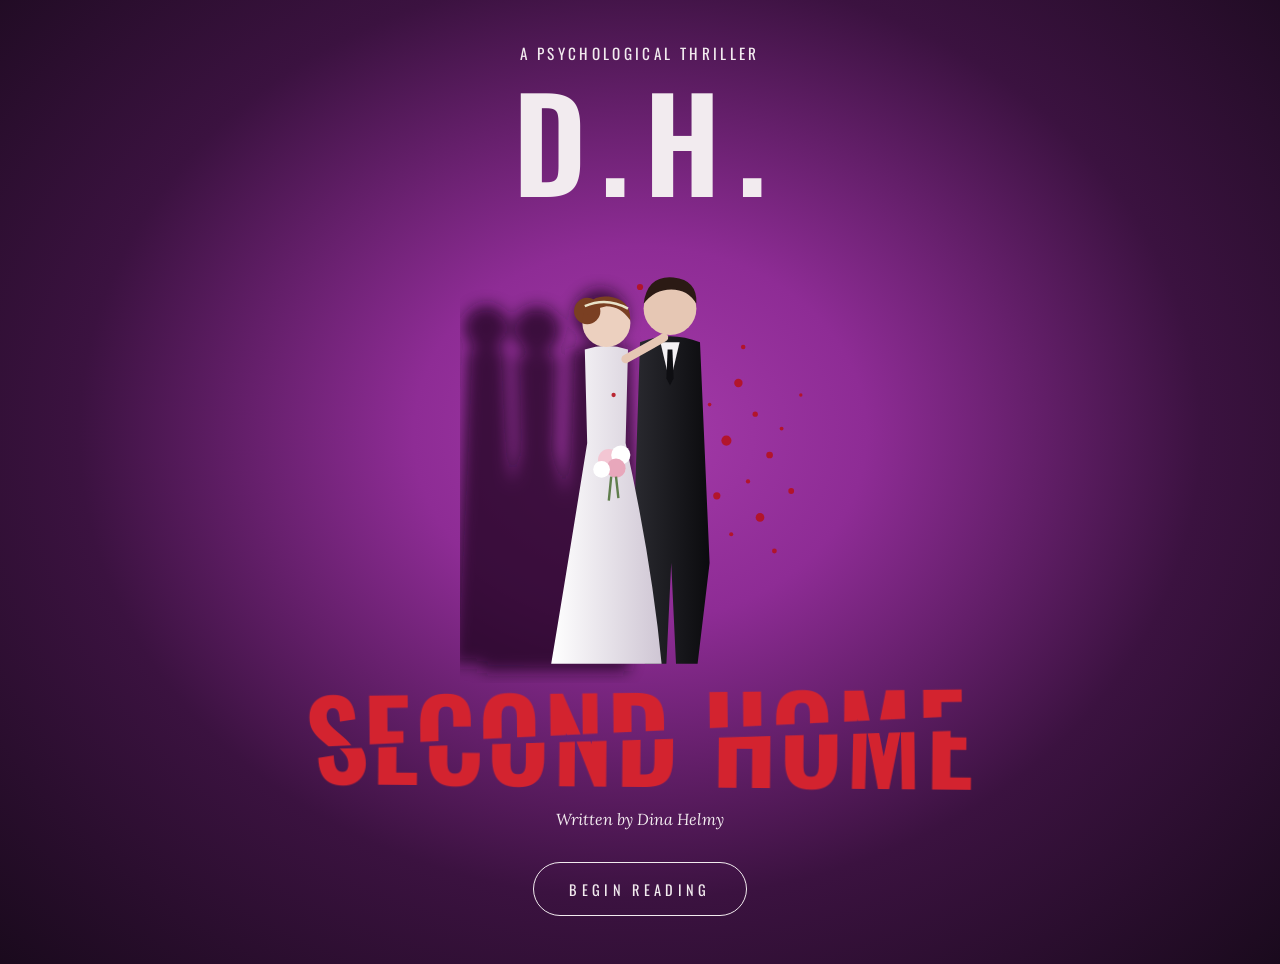
==== book/index.html @ 984e2126 "Add Second Home pilot: animated cover and Chapter One Scrolling web book with SVG cake-topper cover," ====
<!doctype html>
<html lang="en">
<head>
<meta charset="utf-8">
<meta name="viewport" content="width=device-width, initial-scale=1">
<title>Second Home — D.H.</title>
<meta name="description" content="Second Home, a psychological thriller by D.H. (Dina Helmy).">
<link rel="preconnect" href="https://fonts.googleapis.com">
<link rel="stylesheet" href="https://fonts.googleapis.com/css2?family=Lora:ital,wght@0,400;0,600;1,400&family=Oswald:wght@400;600&display=swap">
<link rel="stylesheet" href="style.css">
<style>
  .cover {
    min-height: 100vh;
    display: flex;
    flex-direction: column;
    align-items: center;
    justify-content: space-between;
    text-align: center;
    padding: 2.5rem 16px 3rem;
    background:
      radial-gradient(ellipse at 50% 45%, #a43aa9 0%, var(--violet) 25%, var(--plum) 62%, var(--night) 100%);
    overflow: hidden;
    position: relative;
  }
  .kicker {
    font-family: var(--display);
    font-size: clamp(0.75rem, 2.6vw, 0.95rem);
    letter-spacing: 0.22em;
    text-transform: uppercase;
    margin: 0;
    color: var(--paper);
    opacity: 0;
    animation: fade 1.4s ease 0.2s forwards;
  }
  .author {
    font-family: var(--display);
    font-weight: 600;
    font-size: clamp(4rem, 22vw, 8rem);
    line-height: 1;
    letter-spacing: 0.12em;
    margin: 0.5rem 0 0;
    padding-left: 0.12em;
    color: var(--paper);
    opacity: 0;
    animation: fade 1.6s ease 0.5s forwards;
  }
  .art { width: min(360px, 88vw); margin: 0 auto; }
  .title {
    position: relative;
    font-family: var(--display);
    font-weight: 600;
    font-size: clamp(3.4rem, 17vw, 6.8rem);
    line-height: 0.95;
    margin: 0;
    color: transparent;
    letter-spacing: 0.03em;
  }
  .title::before, .title::after {
    content: attr(data-text);
    position: absolute;
    inset: 0;
    color: var(--blood);
  }
  /* The title cracks along a diagonal line */
  .title::before {
    clip-path: polygon(0 0, 100% 0, 100% 38%, 0 62%);
    animation: crack-top 0.5s cubic-bezier(.3,1.6,.5,1) 3.2s forwards;
  }
  .title::after {
    clip-path: polygon(0 64%, 100% 40%, 100% 100%, 0 100%);
    animation: crack-bottom 0.5s cubic-bezier(.3,1.6,.5,1) 3.2s forwards;
  }
  @keyframes crack-top    { to { transform: translate(-4px, -3px) rotate(-0.6deg); } }
  @keyframes crack-bottom { to { transform: translate(5px, 3px) rotate(0.5deg); } }
  .title-wrap { opacity: 0; animation: fade 1s ease 2.4s forwards; }
  .byline {
    margin: 1.2rem 0 0;
    font-style: italic;
    color: var(--paper);
  }
  .begin {
    display: inline-block;
    margin-top: 1.8rem;
    padding: 0.85rem 2.2rem;
    border: 1px solid var(--paper);
    border-radius: 999px;
    font-family: var(--display);
    letter-spacing: 0.3em;
    text-transform: uppercase;
    text-decoration: none;
    font-size: 0.9rem;
    transition: background 0.3s, color 0.3s;
  }
  .begin:hover, .begin:focus-visible { background: var(--paper); color: var(--night); }

  /* Art motion */
  .shadow-couple { animation: sway 6s ease-in-out infinite alternate; transform-origin: 140px 390px; }
  @keyframes sway { to { transform: skewX(-8deg) translateX(-10px); } }
  .shadow-third { opacity: 0; animation: arrive 3s ease 4.2s forwards; }
  @keyframes arrive { from { opacity: 0; transform: translateX(-40px); } to { opacity: 1; transform: none; } }
  .drop { opacity: 0; transform-box: fill-box; transform-origin: center; animation: splat 0.35s ease-out forwards; }
  @keyframes splat { 0% { opacity: 0; transform: scale(2.4); } 100% { opacity: 0.9; transform: scale(1); } }
  .topper { animation: fade 1.8s ease 1s both; }
  @keyframes fade { from { opacity: 0; } to { opacity: 1; } }

  @media (prefers-reduced-motion: reduce) {
    .kicker, .author, .title-wrap, .shadow-third, .drop, .topper { opacity: 1; }
    .drop { opacity: 0.9; }
  }
</style>
</head>
<body>
<main class="cover">
  <header>
    <p class="kicker">A psychological thriller</p>
    <p class="author" aria-label="D.H.">D.H.</p>
  </header>

  <div class="art" aria-hidden="true">
    <svg viewBox="0 0 300 400" role="img">
      <defs>
        <filter id="blur"><feGaussianBlur stdDeviation="6"/></filter>
        <linearGradient id="gown" x1="0" x2="1">
          <stop offset="0" stop-color="#ffffff"/>
          <stop offset="1" stop-color="#cfc6d4"/>
        </linearGradient>
        <linearGradient id="suit" x1="0" x2="1">
          <stop offset="0" stop-color="#2a2a30"/>
          <stop offset="1" stop-color="#0b0b0e"/>
        </linearGradient>
      </defs>

      <!-- The shadow on the wall: it sways, and then someone else is in it -->
      <g filter="url(#blur)" fill="#120615" opacity="0.7">
        <g class="shadow-couple" transform="translate(-58 6)">
          <circle cx="122" cy="100" r="20"/>
          <path d="M104 122 Q122 116 140 122 L138 200 Q160 300 168 384 L76 384 Q90 300 106 200 Z"/>
          <circle cx="175" cy="88" r="22"/>
          <path d="M150 116 Q175 106 200 116 L208 300 L198 384 L152 384 L144 300 Z"/>
        </g>
        <g class="shadow-third">
          <circle cx="22" cy="104" r="19"/>
          <path d="M6 124 Q22 118 38 124 L42 220 Q50 300 54 384 L-6 384 Q-2 300 2 220 Z"/>
        </g>
      </g>

      <!-- The cake topper -->
      <g class="topper">
        <!-- groom -->
        <path d="M150 116 Q175 106 200 116 L208 300 L198 384 L180 384 L176 300 L172 384 L154 384 L144 300 Z" fill="url(#suit)"/>
        <path d="M167 116 L175 150 L183 116 Z" fill="#f4f1f4"/>
        <path d="M173 122 L177 122 L178 146 L175 152 L172 146 Z" fill="#0e0e12"/>
        <circle cx="175" cy="88" r="22" fill="#e6c7b4"/>
        <path d="M153 84 Q156 60 178 62 Q198 64 197 84 Q190 72 176 72 Q162 72 153 84 Z" fill="#2b1a14"/>
        <!-- bride -->
        <path d="M104 122 Q122 116 140 122 L138 200 Q160 300 168 384 L76 384 Q90 300 106 200 Z" fill="url(#gown)"/>
        <path d="M138 130 Q160 118 170 112" stroke="#e6c7b4" stroke-width="7" stroke-linecap="round" fill="none"/>
        <circle cx="122" cy="100" r="20" fill="#ecd0bf"/>
        <circle cx="106" cy="90" r="11" fill="#7a3f22"/>
        <path d="M102 98 Q104 76 124 78 Q142 80 142 98 Q134 86 122 86 Q110 88 102 98 Z" fill="#7a3f22"/>
        <path d="M104 86 Q122 78 140 88" stroke="#e9e3c9" stroke-width="2" fill="none"/>
        <g>
          <circle cx="124" cy="214" r="9" fill="#f3c6d3"/>
          <circle cx="134" cy="210" r="8" fill="#ffffff"/>
          <circle cx="130" cy="221" r="8" fill="#e8a7bb"/>
          <circle cx="118" cy="222" r="7" fill="#ffffff"/>
          <path d="M126 228 L124 248 M130 228 L132 246" stroke="#5f7d4c" stroke-width="2"/>
        </g>
      </g>

      <!-- Blood, drop by drop -->
      <g fill="#b5121f">
        <circle class="drop" cx="232" cy="150" r="3.5" style="animation-delay:1.8s"/>
        <circle class="drop" cx="246" cy="176" r="2.2" style="animation-delay:1.95s"/>
        <circle class="drop" cx="222" cy="198" r="4.2" style="animation-delay:2.1s"/>
        <circle class="drop" cx="258" cy="210" r="2.8" style="animation-delay:2.2s"/>
        <circle class="drop" cx="240" cy="232" r="1.8" style="animation-delay:2.3s"/>
        <circle class="drop" cx="268" cy="188" r="1.6" style="animation-delay:2.35s"/>
        <circle class="drop" cx="214" cy="244" r="3" style="animation-delay:2.45s"/>
        <circle class="drop" cx="276" cy="240" r="2.4" style="animation-delay:2.55s"/>
        <circle class="drop" cx="250" cy="262" r="3.6" style="animation-delay:2.6s"/>
        <circle class="drop" cx="226" cy="276" r="1.7" style="animation-delay:2.7s"/>
        <circle class="drop" cx="262" cy="290" r="2" style="animation-delay:2.75s"/>
        <circle class="drop" cx="208" cy="168" r="1.5" style="animation-delay:2.8s"/>
        <circle class="drop" cx="150" cy="70" r="2.6" style="animation-delay:2.9s"/>
        <circle class="drop" cx="128" cy="160" r="1.8" style="animation-delay:3s"/>
        <circle class="drop" cx="284" cy="160" r="1.4" style="animation-delay:3.05s"/>
        <circle class="drop" cx="236" cy="120" r="1.9" style="animation-delay:3.1s"/>
      </g>
    </svg>
  </div>

  <footer>
    <div class="title-wrap">
      <h1 class="title" data-text="SECOND HOME">SECOND HOME</h1>
      <p class="byline">Written by Dina Helmy</p>
    </div>
    <a class="begin" href="chapter-1.html">Begin reading</a>
  </footer>
</main>
</body>
</html>
---- book/style.css ----
/* Second Home — shared look and motion */
:root {
  --night: #1a0a1d;
  --plum: #3b1240;
  --violet: #8e2c95;
  --blood: #d3232f;
  --blood-dark: #8f101b;
  --paper: #f2ebef;
  --muted: #b9a7bd;
  --screen: #0d0f14;
  --display: "Oswald", "Arial Narrow", Impact, sans-serif;
  --serif: "Lora", Georgia, "Times New Roman", serif;
}

* { box-sizing: border-box; }

html, body { margin: 0; }

body {
  background: var(--night);
  color: var(--paper);
  font-family: var(--serif);
  line-height: 1.75;
  overflow-x: hidden;
  -webkit-font-smoothing: antialiased;
}

a { color: inherit; }

svg { max-width: 100%; height: auto; display: block; }

/* ---------- Scroll reveal (hidden only when JS is running) ---------- */
html.js [data-reveal] {
  opacity: 0;
  transform: translateY(18px);
  transition: opacity 0.9s ease, transform 0.9s ease;
}
html.js [data-reveal].is-in { opacity: 1; transform: none; }

/* Lines that are lies: a one-time red/violet glitch */
[data-glitch] { display: inline; }
html.js .is-in [data-glitch],
html.js [data-glitch].is-in {
  animation: glitch 0.7s steps(2, end) 0.6s 2;
}
@keyframes glitch {
  0%   { text-shadow: 2px 0 var(--blood), -2px 0 var(--violet); transform: translateX(1px); }
  25%  { text-shadow: -3px 0 var(--blood), 3px 0 #2ce0e8; transform: translateX(-2px); filter: blur(0.4px); }
  50%  { text-shadow: 1px 0 var(--blood), -1px 0 var(--violet); transform: skewX(-6deg); }
  75%  { text-shadow: none; transform: translateX(2px); }
  100% { text-shadow: none; transform: none; filter: none; }
}

/* Clues: a faint shimmer that only sharp-eyed readers notice */
[data-clue] {
  background: linear-gradient(100deg, var(--paper) 0%, var(--paper) 42%, #ffd3d7 50%, var(--paper) 58%, var(--paper) 100%);
  background-size: 300% 100%;
  background-position: 100% 0;
  -webkit-background-clip: text;
  background-clip: text;
  color: transparent;
  animation: shimmer 7s ease-in-out infinite;
}
@keyframes shimmer {
  0%, 70% { background-position: 100% 0; }
  100%    { background-position: 0% 0; }
}

/* ---------- Reading layout ---------- */
.chapter-head {
  min-height: 92vh;
  display: grid;
  place-items: center;
  text-align: center;
  padding: 4rem 16px;
  background:
    radial-gradient(ellipse at 50% 35%, rgba(142, 44, 149, 0.45), transparent 60%),
    var(--night);
}
.chapter-head .num {
  font-family: var(--display);
  font-size: clamp(5rem, 28vw, 11rem);
  line-height: 1;
  color: var(--blood);
  letter-spacing: 0.04em;
  margin: 0;
}
.chapter-head .who {
  font-family: var(--display);
  letter-spacing: 0.5em;
  text-transform: uppercase;
  color: var(--muted);
  margin: 0.5rem 0 0;
  padding-left: 0.5em;
}
.chapter-head .scroll-hint {
  margin-top: 3rem;
  font-size: 0.85rem;
  color: var(--muted);
  letter-spacing: 0.2em;
  text-transform: uppercase;
  animation: bob 2.4s ease-in-out infinite;
}
@keyframes bob { 50% { transform: translateY(6px); opacity: 0.6; } }

article {
  max-width: 38rem;
  margin: 0 auto;
  padding: 2rem 16px 4rem;
  font-size: clamp(1.05rem, 2.6vw, 1.2rem);
}
article p { margin: 0 0 1.3em; }
article .beat {
  font-family: var(--display);
  font-size: clamp(1.6rem, 6vw, 2.2rem);
  line-height: 1.25;
  color: var(--paper);
  margin: 2.2em 0;
  letter-spacing: 0.02em;
}
article .break {
  text-align: center;
  color: var(--blood);
  letter-spacing: 1em;
  padding-left: 1em;
  margin: 3rem 0;
}

/* ---------- The phone ---------- */
.phone {
  width: min(280px, 82vw);
  margin: 3rem auto;
  padding: 14px 12px 22px;
  border-radius: 34px;
  background: #050507;
  border: 2px solid #2b2430;
  box-shadow: 0 30px 60px rgba(0, 0, 0, 0.6), 0 0 0 6px #120d14;
}
.phone .notch {
  width: 38%;
  height: 16px;
  margin: 0 auto 10px;
  border-radius: 0 0 12px 12px;
  background: #000;
}
.phone .screen {
  background: var(--screen);
  border-radius: 22px;
  padding: 14px 12px 18px;
  min-height: 300px;
  font-family: -apple-system, "Segoe UI", Roboto, sans-serif;
  font-size: 0.92rem;
  line-height: 1.4;
}
.phone .status {
  display: flex;
  justify-content: space-between;
  color: #9aa0ab;
  font-size: 0.75rem;
  margin-bottom: 14px;
}
.phone .contact {
  text-align: center;
  color: #e8e8ec;
  font-weight: 600;
  margin-bottom: 16px;
}
.phone .contact span {
  display: grid;
  place-items: center;
  width: 44px;
  height: 44px;
  margin: 0 auto 6px;
  border-radius: 50%;
  background: linear-gradient(135deg, #6c6f7a, #3a3c44);
  font-size: 1.1rem;
}
.bubble {
  background: #2a2c33;
  color: #f1f1f4;
  padding: 9px 13px;
  border-radius: 18px 18px 18px 6px;
  margin: 0 0 10px;
  max-width: 88%;
}
.bubble.photo {
  padding: 6px;
  background: #2a2c33;
}
.phone.buzz.is-in { animation: buzz 0.12s linear 0.4s 8; }
@keyframes buzz {
  0%, 100% { transform: translateX(0) rotate(0); }
  25% { transform: translateX(-3px) rotate(-1deg); }
  75% { transform: translateX(3px) rotate(1deg); }
}

/* Clock graphic */
.clock {
  font-family: var(--display);
  font-size: clamp(3.5rem, 18vw, 6rem);
  text-align: center;
  color: #46e07a;
  text-shadow: 0 0 18px rgba(70, 224, 122, 0.55);
  letter-spacing: 0.08em;
  margin: 2.5rem 0;
}
html.js .clock.is-in { animation: blink 1s steps(1) 1s 3; }
@keyframes blink { 50% { opacity: 0.15; } }

/* Ending: the last message lights up in the dark */
.ending {
  min-height: 90vh;
  display: grid;
  place-items: center;
  padding: 4rem 16px;
  background: #000;
}
.ending .lock {
  width: min(300px, 86vw);
  text-align: center;
  font-family: -apple-system, "Segoe UI", Roboto, sans-serif;
  color: #e9e9ee;
}
.ending .lock .time {
  font-size: 4rem;
  font-weight: 200;
  margin: 0;
}
.ending .notice {
  margin-top: 2rem;
  padding: 12px 14px;
  border-radius: 16px;
  background: rgba(255, 255, 255, 0.12);
  text-align: left;
  font-size: 0.95rem;
}
.ending .notice b { display: block; font-size: 0.8rem; color: #a7a7b0; font-weight: 500; }
html.js .ending .lock { opacity: 0; transition: opacity 2.5s ease 0.8s; }
html.js .ending.is-in .lock { opacity: 1; }
html.js .ending .notice { transform: translateY(-30px); opacity: 0; transition: all 0.6s cubic-bezier(.2,1.4,.4,1) 3.4s; }
html.js .ending.is-in .notice { transform: none; opacity: 1; }

.next {
  text-align: center;
  padding: 3rem 16px 5rem;
  background: #000;
  color: var(--muted);
  font-family: var(--display);
  letter-spacing: 0.25em;
  text-transform: uppercase;
  font-size: 0.85rem;
}
.next a { color: var(--blood); text-decoration: none; }

/* ---------- Everyone who asks for less motion gets none ---------- */
@media (prefers-reduced-motion: reduce) {
  *, *::before, *::after {
    animation: none !important;
    transition: none !important;
  }
  html.js [data-reveal],
  html.js .ending .lock,
  html.js .ending .notice { opacity: 1; transform: none; }
}
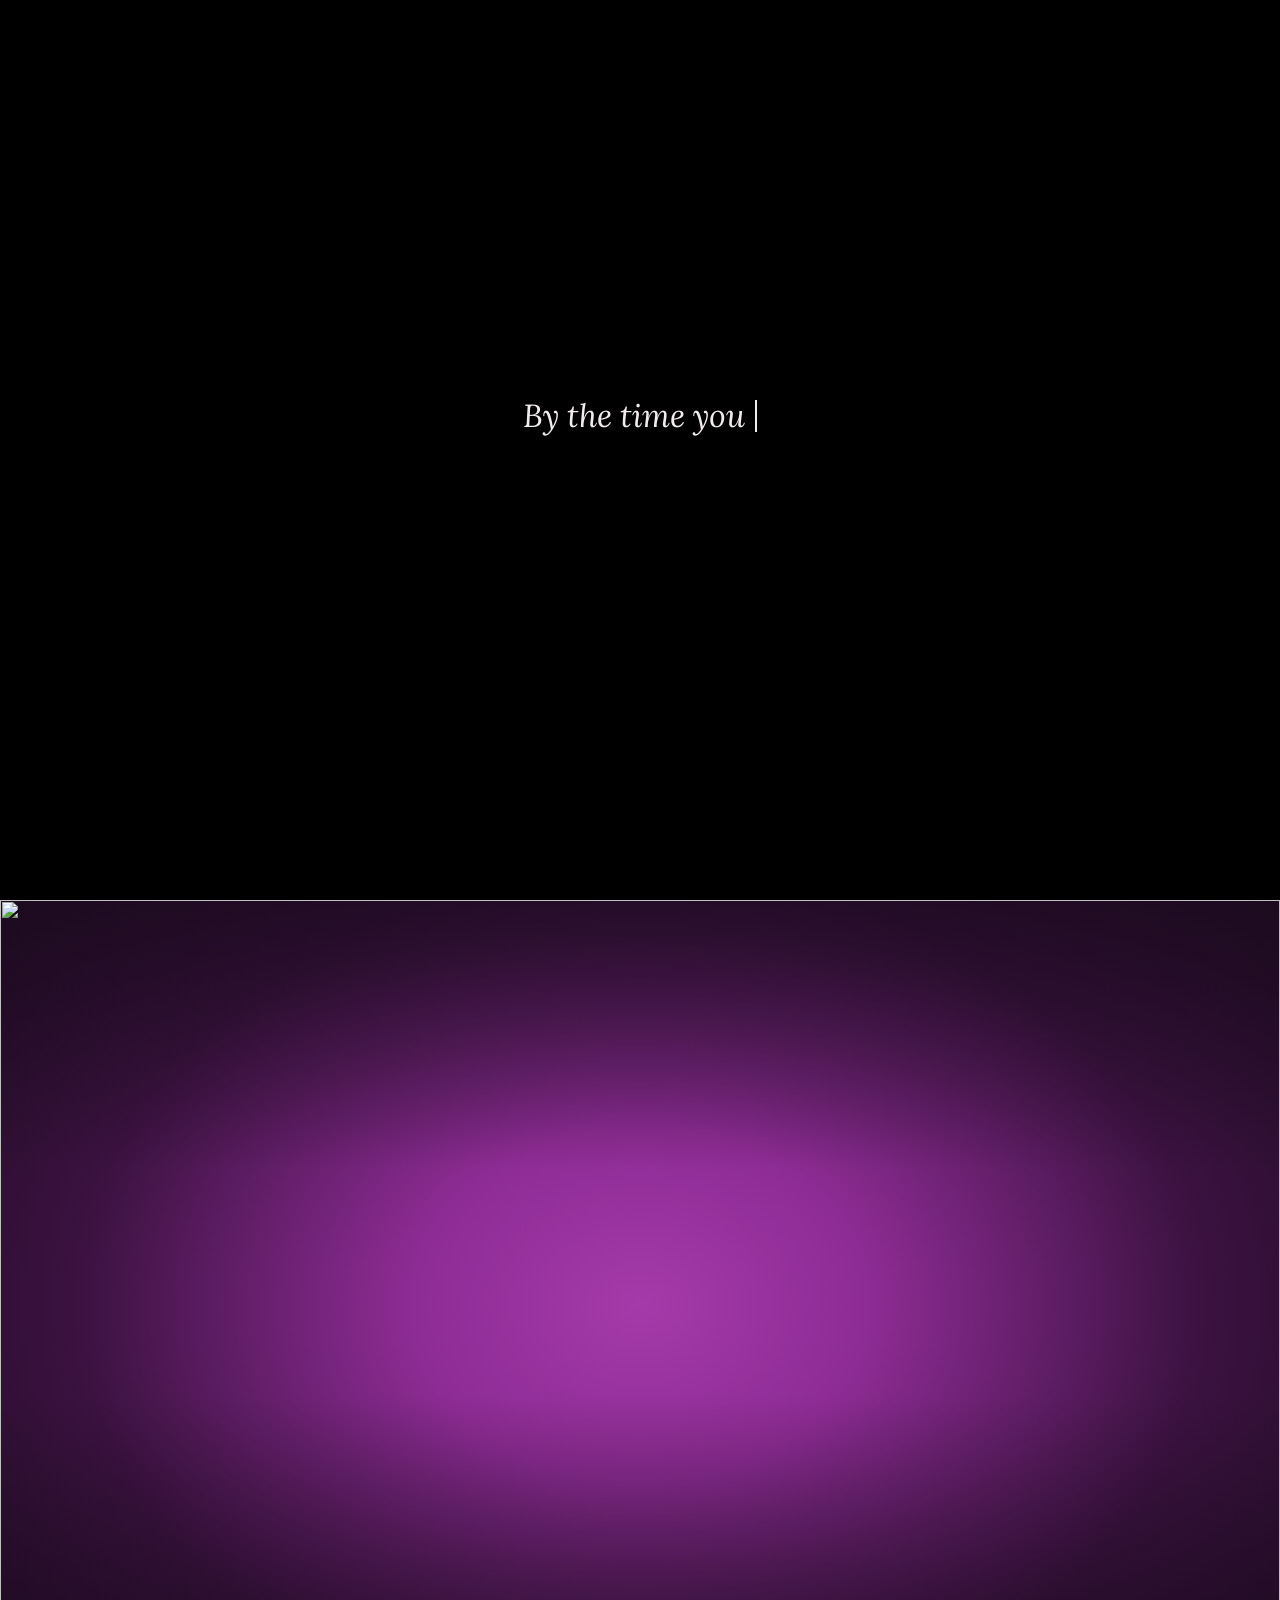
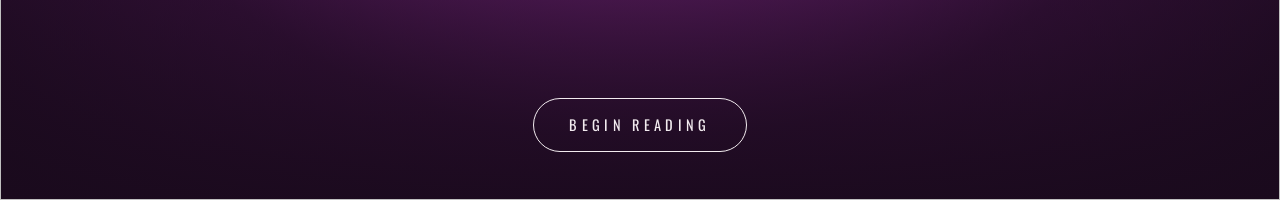
==== commit 48205749: "Rework pilot visuals: cold-open hook, photo cover, cinematic scenes Replace the hand-drawn SVG cover" ====
--- a/book/index.html
+++ b/book/index.html
@@ -44,7 +44,6 @@
     opacity: 0;
     animation: fade 1.6s ease 0.5s forwards;
   }
-  .art { width: min(360px, 88vw); margin: 0 auto; }
   .title {
     position: relative;
     font-family: var(--display);
@@ -91,104 +90,87 @@
     font-size: 0.9rem;
     transition: background 0.3s, color 0.3s;
   }
+  .cover-photo {
+    position: absolute;
+    inset: 0;
+    z-index: -1;
+    width: 100%;
+    height: 100%;
+    object-fit: cover;
+    opacity: 0;
+    animation: reveal-photo 3.5s ease 0.3s forwards, drift 24s ease-in-out 0.3s infinite alternate;
+  }
+  @keyframes reveal-photo { from { opacity: 0; filter: brightness(0.2); } to { opacity: 1; filter: none; } }
+  @keyframes drift { from { transform: scale(1.02); } to { transform: scale(1.1) translateY(-1.5%); } }
+  .cover { isolation: isolate; }
+  .cover::before {
+    content: "";
+    position: absolute;
+    inset: 0;
+    z-index: -1;
+    background: linear-gradient(to bottom, rgba(26,10,29,0.75) 0%, transparent 30%, transparent 55%, rgba(26,10,29,0.92) 100%);
+  }
+
+  /* Cold open: one line on black before the cover */
+  .coldopen {
+    min-height: 100vh;
+    display: grid;
+    place-items: center;
+    padding: 2rem 16px;
+    background: #000;
+    text-align: center;
+  }
+  .coldopen .line {
+    max-width: 30rem;
+    font-size: clamp(1.35rem, 5.4vw, 2rem);
+    line-height: 1.5;
+    font-style: italic;
+    margin: 0;
+  }
+  .coldopen .line .red { color: var(--blood); font-style: normal; font-family: var(--display); letter-spacing: 0.03em; }
+  .coldopen .down {
+    display: block;
+    margin-top: 3rem;
+    color: var(--muted);
+    font-family: var(--display);
+    letter-spacing: 0.3em;
+    font-size: 0.8rem;
+    text-transform: uppercase;
+    text-decoration: none;
+    animation: bob 2.4s ease-in-out infinite;
+  }
+  html.js .coldopen .down { opacity: 0; transition: opacity 1s; }
+  html.js .coldopen.done .down { opacity: 1; }
+  .caret { display: inline-block; width: 2px; height: 1em; background: var(--paper); vertical-align: -0.15em; margin-left: 2px; animation: blinkc 0.9s steps(1) infinite; }
+  @keyframes blinkc { 50% { opacity: 0; } }
+
   .begin:hover, .begin:focus-visible { background: var(--paper); color: var(--night); }
 
-  /* Art motion */
-  .shadow-couple { animation: sway 6s ease-in-out infinite alternate; transform-origin: 140px 390px; }
-  @keyframes sway { to { transform: skewX(-8deg) translateX(-10px); } }
-  .shadow-third { opacity: 0; animation: arrive 3s ease 4.2s forwards; }
-  @keyframes arrive { from { opacity: 0; transform: translateX(-40px); } to { opacity: 1; transform: none; } }
-  .drop { opacity: 0; transform-box: fill-box; transform-origin: center; animation: splat 0.35s ease-out forwards; }
-  @keyframes splat { 0% { opacity: 0; transform: scale(2.4); } 100% { opacity: 0.9; transform: scale(1); } }
-  .topper { animation: fade 1.8s ease 1s both; }
-  @keyframes fade { from { opacity: 0; } to { opacity: 1; } }
+  /* Without JS show the cover as a still; with JS hold the intro until the cover scrolls into view */
+  html:not(.js) .kicker, html:not(.js) .author, html:not(.js) .title-wrap, html:not(.js) .cover-photo { opacity: 1; animation: none; }
+  html.js .cover:not(.play) *, html.js .cover:not(.play) *::before, html.js .cover:not(.play) *::after { animation-play-state: paused; }
 
   @media (prefers-reduced-motion: reduce) {
-    .kicker, .author, .title-wrap, .shadow-third, .drop, .topper { opacity: 1; }
-    .drop { opacity: 0.9; }
+    .kicker, .author, .title-wrap, .cover-photo { opacity: 1; }
+    .coldopen .line { visibility: visible; }
   }
 </style>
 </head>
 <body>
-<main class="cover">
+<section class="coldopen">
+  <div>
+    <p class="line" id="hook">By the time you finish reading this, my husband will be dead. <span class="red">And everyone will believe I'm the one who loved him.</span></p>
+    <a class="down" href="#cover">Scroll</a>
+  </div>
+</section>
+
+<main class="cover" id="cover">
   <header>
     <p class="kicker">A psychological thriller</p>
     <p class="author" aria-label="D.H.">D.H.</p>
   </header>
 
-  <div class="art" aria-hidden="true">
-    <svg viewBox="0 0 300 400" role="img">
-      <defs>
-        <filter id="blur"><feGaussianBlur stdDeviation="6"/></filter>
-        <linearGradient id="gown" x1="0" x2="1">
-          <stop offset="0" stop-color="#ffffff"/>
-          <stop offset="1" stop-color="#cfc6d4"/>
-        </linearGradient>
-        <linearGradient id="suit" x1="0" x2="1">
-          <stop offset="0" stop-color="#2a2a30"/>
-          <stop offset="1" stop-color="#0b0b0e"/>
-        </linearGradient>
-      </defs>
-
-      <!-- The shadow on the wall: it sways, and then someone else is in it -->
-      <g filter="url(#blur)" fill="#120615" opacity="0.7">
-        <g class="shadow-couple" transform="translate(-58 6)">
-          <circle cx="122" cy="100" r="20"/>
-          <path d="M104 122 Q122 116 140 122 L138 200 Q160 300 168 384 L76 384 Q90 300 106 200 Z"/>
-          <circle cx="175" cy="88" r="22"/>
-          <path d="M150 116 Q175 106 200 116 L208 300 L198 384 L152 384 L144 300 Z"/>
-        </g>
-        <g class="shadow-third">
-          <circle cx="22" cy="104" r="19"/>
-          <path d="M6 124 Q22 118 38 124 L42 220 Q50 300 54 384 L-6 384 Q-2 300 2 220 Z"/>
-        </g>
-      </g>
-
-      <!-- The cake topper -->
-      <g class="topper">
-        <!-- groom -->
-        <path d="M150 116 Q175 106 200 116 L208 300 L198 384 L180 384 L176 300 L172 384 L154 384 L144 300 Z" fill="url(#suit)"/>
-        <path d="M167 116 L175 150 L183 116 Z" fill="#f4f1f4"/>
-        <path d="M173 122 L177 122 L178 146 L175 152 L172 146 Z" fill="#0e0e12"/>
-        <circle cx="175" cy="88" r="22" fill="#e6c7b4"/>
-        <path d="M153 84 Q156 60 178 62 Q198 64 197 84 Q190 72 176 72 Q162 72 153 84 Z" fill="#2b1a14"/>
-        <!-- bride -->
-        <path d="M104 122 Q122 116 140 122 L138 200 Q160 300 168 384 L76 384 Q90 300 106 200 Z" fill="url(#gown)"/>
-        <path d="M138 130 Q160 118 170 112" stroke="#e6c7b4" stroke-width="7" stroke-linecap="round" fill="none"/>
-        <circle cx="122" cy="100" r="20" fill="#ecd0bf"/>
-        <circle cx="106" cy="90" r="11" fill="#7a3f22"/>
-        <path d="M102 98 Q104 76 124 78 Q142 80 142 98 Q134 86 122 86 Q110 88 102 98 Z" fill="#7a3f22"/>
-        <path d="M104 86 Q122 78 140 88" stroke="#e9e3c9" stroke-width="2" fill="none"/>
-        <g>
-          <circle cx="124" cy="214" r="9" fill="#f3c6d3"/>
-          <circle cx="134" cy="210" r="8" fill="#ffffff"/>
-          <circle cx="130" cy="221" r="8" fill="#e8a7bb"/>
-          <circle cx="118" cy="222" r="7" fill="#ffffff"/>
-          <path d="M126 228 L124 248 M130 228 L132 246" stroke="#5f7d4c" stroke-width="2"/>
-        </g>
-      </g>
-
-      <!-- Blood, drop by drop -->
-      <g fill="#b5121f">
-        <circle class="drop" cx="232" cy="150" r="3.5" style="animation-delay:1.8s"/>
-        <circle class="drop" cx="246" cy="176" r="2.2" style="animation-delay:1.95s"/>
-        <circle class="drop" cx="222" cy="198" r="4.2" style="animation-delay:2.1s"/>
-        <circle class="drop" cx="258" cy="210" r="2.8" style="animation-delay:2.2s"/>
-        <circle class="drop" cx="240" cy="232" r="1.8" style="animation-delay:2.3s"/>
-        <circle class="drop" cx="268" cy="188" r="1.6" style="animation-delay:2.35s"/>
-        <circle class="drop" cx="214" cy="244" r="3" style="animation-delay:2.45s"/>
-        <circle class="drop" cx="276" cy="240" r="2.4" style="animation-delay:2.55s"/>
-        <circle class="drop" cx="250" cy="262" r="3.6" style="animation-delay:2.6s"/>
-        <circle class="drop" cx="226" cy="276" r="1.7" style="animation-delay:2.7s"/>
-        <circle class="drop" cx="262" cy="290" r="2" style="animation-delay:2.75s"/>
-        <circle class="drop" cx="208" cy="168" r="1.5" style="animation-delay:2.8s"/>
-        <circle class="drop" cx="150" cy="70" r="2.6" style="animation-delay:2.9s"/>
-        <circle class="drop" cx="128" cy="160" r="1.8" style="animation-delay:3s"/>
-        <circle class="drop" cx="284" cy="160" r="1.4" style="animation-delay:3.05s"/>
-        <circle class="drop" cx="236" cy="120" r="1.9" style="animation-delay:3.1s"/>
-      </g>
-    </svg>
-  </div>
+  <img class="cover-photo" src="img/cover.jpg" alt="" onerror="this.onerror=null;this.src='https://d8j0ntlcm91z4.cloudfront.net/user_2zOvHxALbu7dcd2kTtVRb8rfFKa/hf_20261029_182643_2029db50-754e-4665-9feb-a133cec99464.png'">
 
   <footer>
     <div class="title-wrap">
@@ -198,5 +180,36 @@
     <a class="begin" href="chapter-1.html">Begin reading</a>
   </footer>
 </main>
+<script src="motion.js"></script>
+<script>
+  // Start the cover's intro once it is on screen.
+  (function () {
+    var cover = document.getElementById('cover');
+    if (!('IntersectionObserver' in window)) { cover.classList.add('play'); return; }
+    new IntersectionObserver(function (es, o) {
+      if (es[0].isIntersecting) { cover.classList.add('play'); o.disconnect(); }
+    }, { threshold: 0.35 }).observe(cover);
+  })();
+
+  // Type the cold-open line, then reveal the scroll cue.
+  (function () {
+    var box = document.querySelector('.coldopen');
+    var line = document.getElementById('hook');
+    if (matchMedia('(prefers-reduced-motion: reduce)').matches) { box.classList.add('done'); return; }
+    var parts = Array.prototype.map.call(line.childNodes, function (n) { return { node: n, text: n.textContent }; });
+    parts.forEach(function (p) { p.node.textContent = ''; });
+    var caret = document.createElement('span');
+    caret.className = 'caret';
+    line.appendChild(caret);
+    var i = 0, j = 0;
+    setTimeout(function step() {
+      if (i >= parts.length) { box.classList.add('done'); return; }
+      var p = parts[i];
+      p.node.textContent = p.text.slice(0, ++j);
+      if (j >= p.text.length) { i++; j = 0; return setTimeout(step, 700); }
+      setTimeout(step, p.text[j - 1] === '.' || p.text[j - 1] === ',' ? 450 : 45);
+    }, 900);
+  })();
+</script>
 </body>
 </html>
--- a/book/style.css
+++ b/book/style.css
@@ -194,6 +194,62 @@
   75% { transform: translateX(3px) rotate(1deg); }
 }
 
+
+/* ---------- Full-screen cinematic scenes ---------- */
+.scene {
+  position: relative;
+  min-height: 100vh;
+  display: grid;
+  place-items: center;
+  overflow: hidden;
+  background: radial-gradient(ellipse at 50% 40%, #2b0f30, #000 75%);
+  isolation: isolate;
+}
+.scene-img {
+  position: absolute;
+  inset: 0;
+  z-index: -2;
+  background: var(--img) center / cover no-repeat;
+  transform: scale(calc(1.04 + var(--p, 0) * 0.16));
+  filter: brightness(calc(0.95 - var(--p, 0) * 0.35)) saturate(1.1);
+  will-change: transform;
+}
+.scene::after {
+  content: "";
+  position: absolute;
+  inset: 0;
+  z-index: -1;
+  background:
+    linear-gradient(to bottom, var(--night) 0%, transparent 18%, transparent 70%, var(--night) 100%),
+    radial-gradient(ellipse at center, transparent 45%, rgba(0, 0, 0, 0.7) 100%);
+}
+.scene-flicker {
+  position: absolute;
+  inset: 0;
+  z-index: -1;
+  background: #000;
+  opacity: 0;
+  animation: flicker 9s steps(1) infinite;
+  pointer-events: none;
+}
+@keyframes flicker {
+  0%, 61%, 63%, 64%, 100% { opacity: 0; }
+  62%   { opacity: 0.55; }
+  63.5% { opacity: 0.3; }
+}
+.scene-line {
+  font-family: var(--display);
+  font-size: clamp(2.2rem, 10vw, 4.5rem);
+  line-height: 1.1;
+  text-align: center;
+  padding: 0 16px;
+  margin: 0;
+  color: var(--paper);
+  text-shadow: 0 4px 30px rgba(0, 0, 0, 0.9);
+  letter-spacing: 0.02em;
+}
+.scene .clock { margin: 0; }
+
 /* Clock graphic */
 .clock {
   font-family: var(--display);
@@ -258,6 +314,7 @@
     animation: none !important;
     transition: none !important;
   }
+  .scene-img { transform: scale(1.04); filter: brightness(0.8); }
   html.js [data-reveal],
   html.js .ending .lock,
   html.js .ending .notice { opacity: 1; transform: none; }
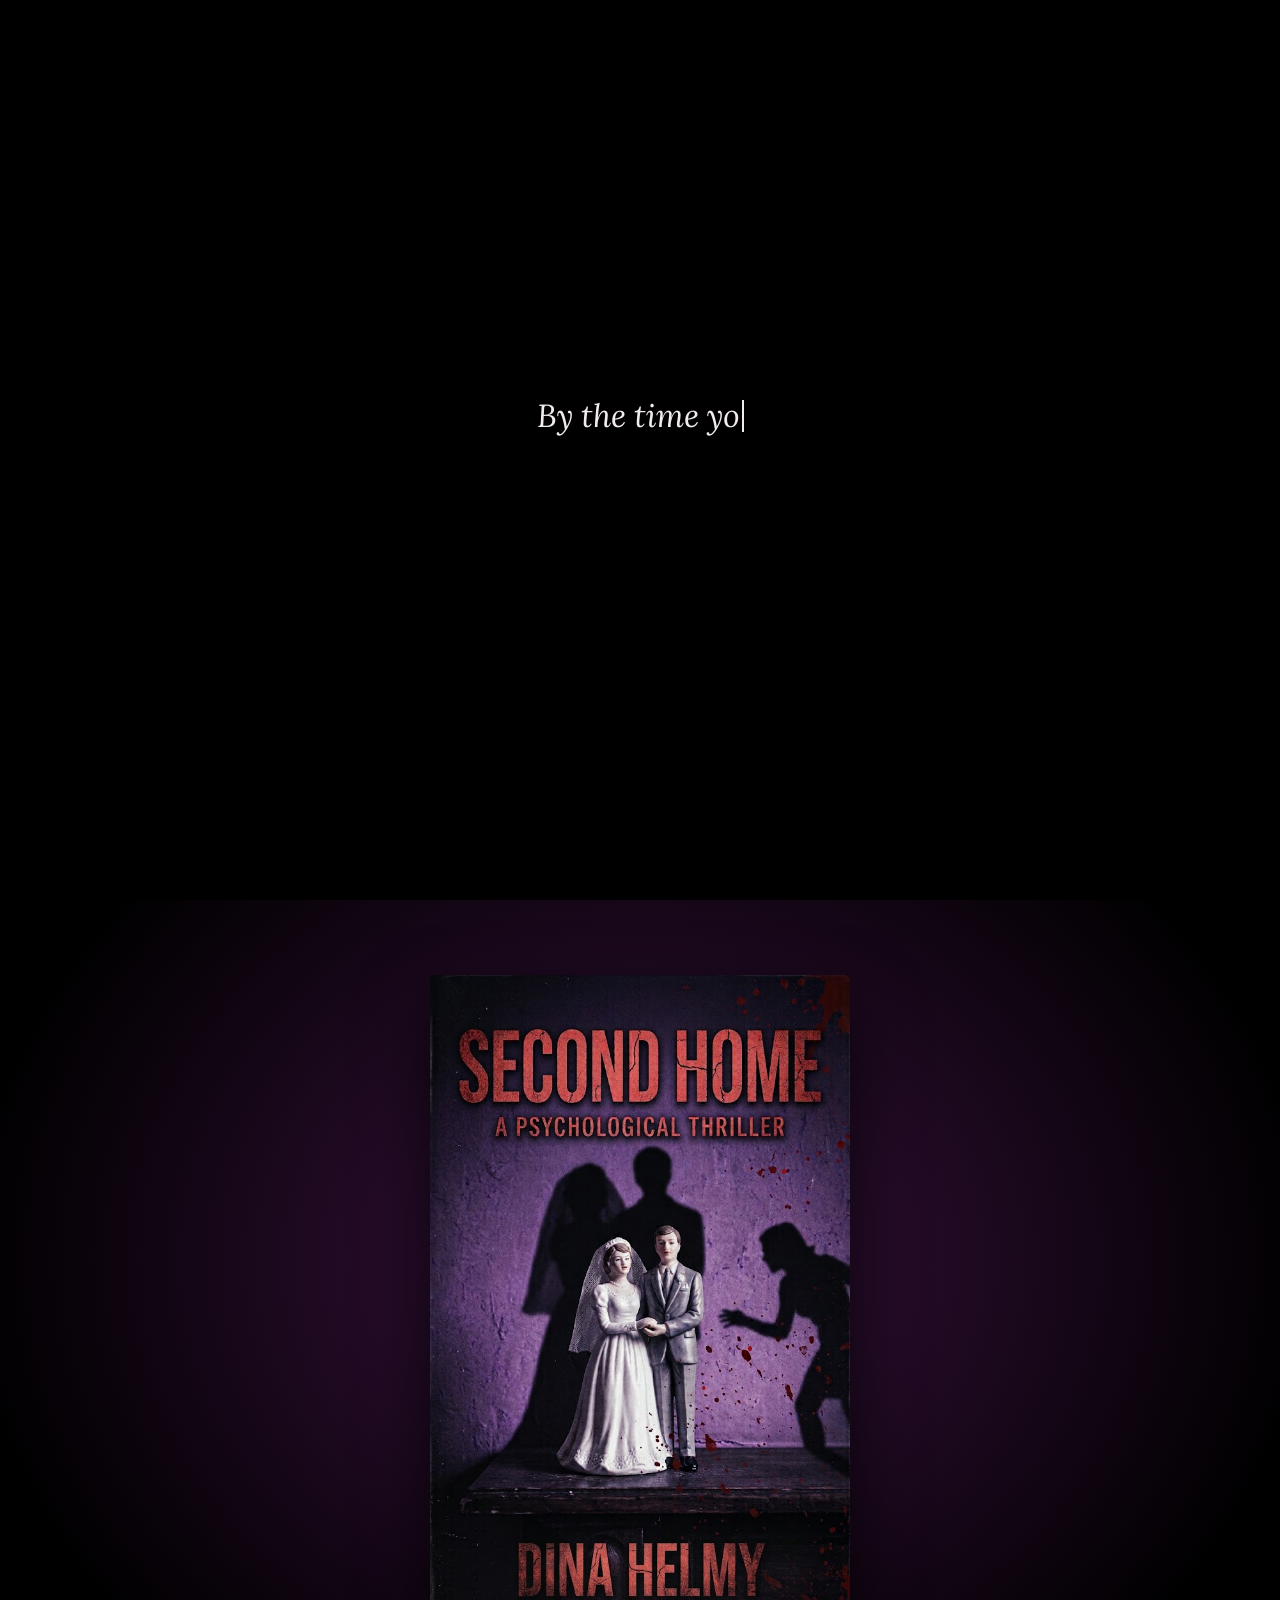
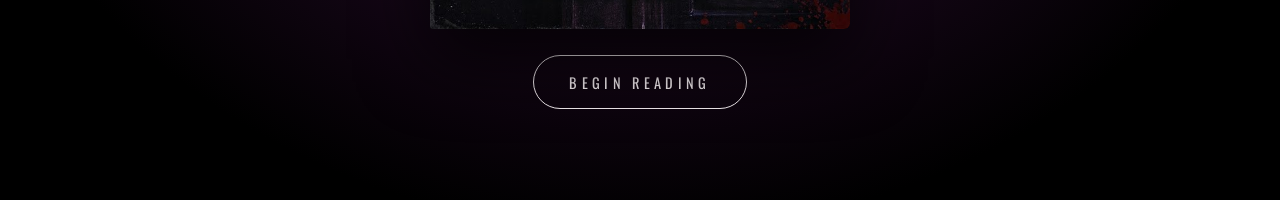
==== commit aa18025e: "Use author's cover and redraw scenes as moving sketches Cover is the author-supplied image with slow" ====
--- a/book/index.html
+++ b/book/index.html
@@ -3,114 +3,12 @@
 <head>
 <meta charset="utf-8">
 <meta name="viewport" content="width=device-width, initial-scale=1">
-<title>Second Home — D.H.</title>
-<meta name="description" content="Second Home, a psychological thriller by D.H. (Dina Helmy).">
+<title>Second Home — Dina Helmy</title>
+<meta name="description" content="Second Home, a psychological thriller by Dina Helmy (D.H.).">
 <link rel="preconnect" href="https://fonts.googleapis.com">
 <link rel="stylesheet" href="https://fonts.googleapis.com/css2?family=Lora:ital,wght@0,400;0,600;1,400&family=Oswald:wght@400;600&display=swap">
 <link rel="stylesheet" href="style.css">
 <style>
-  .cover {
-    min-height: 100vh;
-    display: flex;
-    flex-direction: column;
-    align-items: center;
-    justify-content: space-between;
-    text-align: center;
-    padding: 2.5rem 16px 3rem;
-    background:
-      radial-gradient(ellipse at 50% 45%, #a43aa9 0%, var(--violet) 25%, var(--plum) 62%, var(--night) 100%);
-    overflow: hidden;
-    position: relative;
-  }
-  .kicker {
-    font-family: var(--display);
-    font-size: clamp(0.75rem, 2.6vw, 0.95rem);
-    letter-spacing: 0.22em;
-    text-transform: uppercase;
-    margin: 0;
-    color: var(--paper);
-    opacity: 0;
-    animation: fade 1.4s ease 0.2s forwards;
-  }
-  .author {
-    font-family: var(--display);
-    font-weight: 600;
-    font-size: clamp(4rem, 22vw, 8rem);
-    line-height: 1;
-    letter-spacing: 0.12em;
-    margin: 0.5rem 0 0;
-    padding-left: 0.12em;
-    color: var(--paper);
-    opacity: 0;
-    animation: fade 1.6s ease 0.5s forwards;
-  }
-  .title {
-    position: relative;
-    font-family: var(--display);
-    font-weight: 600;
-    font-size: clamp(3.4rem, 17vw, 6.8rem);
-    line-height: 0.95;
-    margin: 0;
-    color: transparent;
-    letter-spacing: 0.03em;
-  }
-  .title::before, .title::after {
-    content: attr(data-text);
-    position: absolute;
-    inset: 0;
-    color: var(--blood);
-  }
-  /* The title cracks along a diagonal line */
-  .title::before {
-    clip-path: polygon(0 0, 100% 0, 100% 38%, 0 62%);
-    animation: crack-top 0.5s cubic-bezier(.3,1.6,.5,1) 3.2s forwards;
-  }
-  .title::after {
-    clip-path: polygon(0 64%, 100% 40%, 100% 100%, 0 100%);
-    animation: crack-bottom 0.5s cubic-bezier(.3,1.6,.5,1) 3.2s forwards;
-  }
-  @keyframes crack-top    { to { transform: translate(-4px, -3px) rotate(-0.6deg); } }
-  @keyframes crack-bottom { to { transform: translate(5px, 3px) rotate(0.5deg); } }
-  .title-wrap { opacity: 0; animation: fade 1s ease 2.4s forwards; }
-  .byline {
-    margin: 1.2rem 0 0;
-    font-style: italic;
-    color: var(--paper);
-  }
-  .begin {
-    display: inline-block;
-    margin-top: 1.8rem;
-    padding: 0.85rem 2.2rem;
-    border: 1px solid var(--paper);
-    border-radius: 999px;
-    font-family: var(--display);
-    letter-spacing: 0.3em;
-    text-transform: uppercase;
-    text-decoration: none;
-    font-size: 0.9rem;
-    transition: background 0.3s, color 0.3s;
-  }
-  .cover-photo {
-    position: absolute;
-    inset: 0;
-    z-index: -1;
-    width: 100%;
-    height: 100%;
-    object-fit: cover;
-    opacity: 0;
-    animation: reveal-photo 3.5s ease 0.3s forwards, drift 24s ease-in-out 0.3s infinite alternate;
-  }
-  @keyframes reveal-photo { from { opacity: 0; filter: brightness(0.2); } to { opacity: 1; filter: none; } }
-  @keyframes drift { from { transform: scale(1.02); } to { transform: scale(1.1) translateY(-1.5%); } }
-  .cover { isolation: isolate; }
-  .cover::before {
-    content: "";
-    position: absolute;
-    inset: 0;
-    z-index: -1;
-    background: linear-gradient(to bottom, rgba(26,10,29,0.75) 0%, transparent 30%, transparent 55%, rgba(26,10,29,0.92) 100%);
-  }
-
   /* Cold open: one line on black before the cover */
   .coldopen {
     min-height: 100vh;
@@ -144,15 +42,102 @@
   .caret { display: inline-block; width: 2px; height: 1em; background: var(--paper); vertical-align: -0.15em; margin-left: 2px; animation: blinkc 0.9s steps(1) infinite; }
   @keyframes blinkc { 50% { opacity: 0; } }
 
+  /* The cover */
+  .cover {
+    min-height: 100vh;
+    display: flex;
+    flex-direction: column;
+    align-items: center;
+    justify-content: center;
+    gap: 1.6rem;
+    padding: 2rem 16px 3rem;
+    background: radial-gradient(ellipse at 50% 40%, #3b1240 0%, #000 75%);
+  }
+  .book {
+    position: relative;
+    width: min(420px, 100%);
+    aspect-ratio: 657 / 1024;
+    margin: 0;
+    overflow: hidden;
+    border-radius: 3px 6px 6px 3px;
+    box-shadow: 0 30px 70px rgba(0, 0, 0, 0.75);
+    background: #000;
+  }
+  .book img {
+    display: block;
+    width: 100%;
+    height: 100%;
+    object-fit: cover;
+    animation: drift 22s ease-in-out infinite alternate;
+  }
+  @keyframes drift { from { transform: scale(1); } to { transform: scale(1.05) translate(-1%, -1%); } }
+
+  /* A bare bulb flickering in the room */
+  .book .flicker {
+    position: absolute;
+    inset: 0;
+    background: #000;
+    opacity: 0;
+    pointer-events: none;
+    animation: flicker 7s steps(1) 2s infinite;
+  }
+  @keyframes flicker {
+    0%, 70%, 72%, 73%, 100% { opacity: 0; }
+    71%   { opacity: 0.5; }
+    72.5% { opacity: 0.25; }
+  }
+
+  /* Fresh blood running down the wall */
+  .drip {
+    position: absolute;
+    top: var(--y);
+    left: var(--x);
+    width: var(--w, 4px);
+    height: 0;
+    border-radius: 0 0 4px 4px;
+    background: linear-gradient(rgba(110, 6, 16, 0.6), #8e0d18);
+    animation: run var(--d, 6s) cubic-bezier(.5, 0, .7, 1) var(--delay, 0s) infinite;
+  }
+  .drip::after {
+    content: "";
+    position: absolute;
+    left: 50%;
+    bottom: -3px;
+    width: calc(var(--w, 4px) + 2px);
+    height: calc(var(--w, 4px) + 3px);
+    transform: translateX(-50%);
+    border-radius: 50% 50% 50% 50% / 60% 60% 40% 40%;
+    background: #8e0d18;
+  }
+  @keyframes run {
+    0%   { height: 0; opacity: 0; }
+    8%   { opacity: 0.8; }
+    70%  { height: var(--h, 60px); opacity: 0.8; }
+    100% { height: var(--h, 60px); opacity: 0; }
+  }
+
+  /* With JS, the cover rises out of the dark once it is on screen */
+  html.js .book { opacity: 0; filter: brightness(0.2); transition: opacity 2.2s ease, filter 3s ease; }
+  html.js .cover.play .book { opacity: 1; filter: none; }
+  html.js .cover:not(.play) * { animation-play-state: paused; }
+
+  .begin {
+    display: inline-block;
+    padding: 0.85rem 2.2rem;
+    border: 1px solid var(--paper);
+    border-radius: 999px;
+    font-family: var(--display);
+    letter-spacing: 0.3em;
+    text-transform: uppercase;
+    text-decoration: none;
+    font-size: 0.9rem;
+    transition: background 0.3s, color 0.3s;
+  }
   .begin:hover, .begin:focus-visible { background: var(--paper); color: var(--night); }
 
-  /* Without JS show the cover as a still; with JS hold the intro until the cover scrolls into view */
-  html:not(.js) .kicker, html:not(.js) .author, html:not(.js) .title-wrap, html:not(.js) .cover-photo { opacity: 1; animation: none; }
-  html.js .cover:not(.play) *, html.js .cover:not(.play) *::before, html.js .cover:not(.play) *::after { animation-play-state: paused; }
-
   @media (prefers-reduced-motion: reduce) {
-    .kicker, .author, .title-wrap, .cover-photo { opacity: 1; }
-    .coldopen .line { visibility: visible; }
+    .drip { display: none; }
+    html.js .book { opacity: 1; filter: none; }
   }
 </style>
 </head>
@@ -165,21 +150,16 @@
 </section>
 
 <main class="cover" id="cover">
-  <header>
-    <p class="kicker">A psychological thriller</p>
-    <p class="author" aria-label="D.H.">D.H.</p>
-  </header>
+  <h1 class="book">
+    <img src="img/cover.jpg" alt="Second Home. A psychological thriller by Dina Helmy.">
+    <span class="flicker" aria-hidden="true"></span>
+    <span class="drip" aria-hidden="true" style="--x:76%;--y:57%;--w:2px;--h:42px;--d:8s;--delay:1.5s"></span>
+    <span class="drip" aria-hidden="true" style="--x:84%;--y:30%;--w:2px;--h:30px;--d:7s;--delay:4s"></span>
+    <span class="drip" aria-hidden="true" style="--x:65%;--y:63%;--w:1.5px;--h:22px;--d:9s;--delay:6s"></span>
+  </h1>
+  <a class="begin" href="chapter-1.html">Begin reading</a>
+</main>
 
-  <img class="cover-photo" src="img/cover.jpg" alt="" onerror="this.onerror=null;this.src='https://d8j0ntlcm91z4.cloudfront.net/user_2zOvHxALbu7dcd2kTtVRb8rfFKa/hf_20261029_182643_2029db50-754e-4665-9feb-a133cec99464.png'">
-
-  <footer>
-    <div class="title-wrap">
-      <h1 class="title" data-text="SECOND HOME">SECOND HOME</h1>
-      <p class="byline">Written by Dina Helmy</p>
-    </div>
-    <a class="begin" href="chapter-1.html">Begin reading</a>
-  </footer>
-</main>
 <script src="motion.js"></script>
 <script>
   // Start the cover's intro once it is on screen.
--- a/book/style.css
+++ b/book/style.css
@@ -8,6 +8,8 @@
   --paper: #f2ebef;
   --muted: #b9a7bd;
   --screen: #0d0f14;
+  --chalk: #efe6d8;
+  --lcd: #46e07a;
   --display: "Oswald", "Arial Narrow", Impact, sans-serif;
   --serif: "Lora", Georgia, "Times New Roman", serif;
 }
@@ -195,60 +197,60 @@
 }
 
 
-/* ---------- Full-screen cinematic scenes ---------- */
+/* ---------- Moving-sketch scenes ---------- */
 .scene {
-  position: relative;
   min-height: 100vh;
   display: grid;
   place-items: center;
-  overflow: hidden;
-  background: radial-gradient(ellipse at 50% 40%, #2b0f30, #000 75%);
-  isolation: isolate;
-}
-.scene-img {
-  position: absolute;
-  inset: 0;
-  z-index: -2;
-  background: var(--img) center / cover no-repeat;
-  transform: scale(calc(1.04 + var(--p, 0) * 0.16));
-  filter: brightness(calc(0.95 - var(--p, 0) * 0.35)) saturate(1.1);
-  will-change: transform;
-}
-.scene::after {
-  content: "";
-  position: absolute;
-  inset: 0;
-  z-index: -1;
-  background:
-    linear-gradient(to bottom, var(--night) 0%, transparent 18%, transparent 70%, var(--night) 100%),
-    radial-gradient(ellipse at center, transparent 45%, rgba(0, 0, 0, 0.7) 100%);
-}
-.scene-flicker {
-  position: absolute;
-  inset: 0;
-  z-index: -1;
-  background: #000;
-  opacity: 0;
-  animation: flicker 9s steps(1) infinite;
-  pointer-events: none;
-}
-@keyframes flicker {
-  0%, 61%, 63%, 64%, 100% { opacity: 0; }
-  62%   { opacity: 0.55; }
-  63.5% { opacity: 0.3; }
-}
+  align-content: center;
+  gap: 1rem;
+  padding: 3rem 16px;
+  background: radial-gradient(ellipse at 50% 42%, #2a0f2e 0%, var(--night) 70%);
+}
+.scene svg { width: min(440px, 92vw); }
 .scene-line {
-  font-family: var(--display);
-  font-size: clamp(2.2rem, 10vw, 4.5rem);
+  font-family: "Caveat", cursive;
+  font-size: clamp(2.2rem, 10vw, 3.4rem);
   line-height: 1.1;
   text-align: center;
-  padding: 0 16px;
   margin: 0;
   color: var(--paper);
-  text-shadow: 0 4px 30px rgba(0, 0, 0, 0.9);
-  letter-spacing: 0.02em;
-}
-.scene .clock { margin: 0; }
+}
+
+/* Pen lines */
+.ink { fill: none; stroke: var(--chalk); stroke-width: 2.4; stroke-linecap: round; stroke-linejoin: round; }
+.ink.thin { stroke-width: 1.3; opacity: 0.75; }
+.ink.hair { stroke-width: 0.9; opacity: 0.5; }
+.ink.red { stroke: var(--blood); }
+.ink.green { stroke: var(--lcd); }
+.boil { filter: url(#boil); }
+.occlude { fill: var(--night); }
+
+/* Things that wake up once the drawing is finished */
+.later { opacity: 0; transition: opacity 0.9s ease; }
+.on .later { opacity: 1; }
+.glow { fill: #bfe6ff; opacity: 0; }
+.on .glow { opacity: 0.9; animation: pulse 1.6s ease-in-out infinite; }
+@keyframes pulse { 50% { opacity: 0.5; } }
+.yellow { fill: #f2c230; opacity: 0; transition: opacity 1.2s ease; }
+.on .yellow { opacity: 0.85; }
+.flash { opacity: 0; }
+.on .flash { animation: flashy 0.5s steps(2) infinite; }
+@keyframes flashy { 50% { opacity: 1; } }
+.buzz { transform-box: fill-box; transform-origin: center; }
+.on .buzz { animation: buzz 0.09s linear 0.2s 12; }
+@keyframes buzz { 25% { transform: rotate(-2deg) translateX(-2px); } 75% { transform: rotate(2deg) translateX(2px); } }
+.hand-note { font-family: "Caveat", cursive; fill: var(--blood); font-size: 22px; }
+.lcd { font-family: var(--display); fill: var(--lcd); letter-spacing: 1px; }
+.on .lcd { filter: drop-shadow(0 0 6px var(--lcd)); animation: blink 1s steps(1) 0.4s 4; }
+.steam { stroke-dasharray: 14 10; }
+.on .steam { animation: rise 2.4s linear infinite; }
+@keyframes rise { to { stroke-dashoffset: -48; } }
+.drop { opacity: 0; transform-box: fill-box; transform-origin: center; }
+.on .drop { animation: splat 0.35s ease-out forwards; }
+@keyframes splat { 0% { opacity: 0; transform: scale(2.4); } 100% { opacity: 0.95; transform: scale(1); } }
+.figure { opacity: 0; transition: opacity 2.5s ease 1s; }
+.on .figure { opacity: 0.92; }
 
 /* Clock graphic */
 .clock {
@@ -314,7 +316,7 @@
     animation: none !important;
     transition: none !important;
   }
-  .scene-img { transform: scale(1.04); filter: brightness(0.8); }
+  .ink:not(.steam) { stroke-dasharray: none !important; stroke-dashoffset: 0 !important; }
   html.js [data-reveal],
   html.js .ending .lock,
   html.js .ending .notice { opacity: 1; transform: none; }
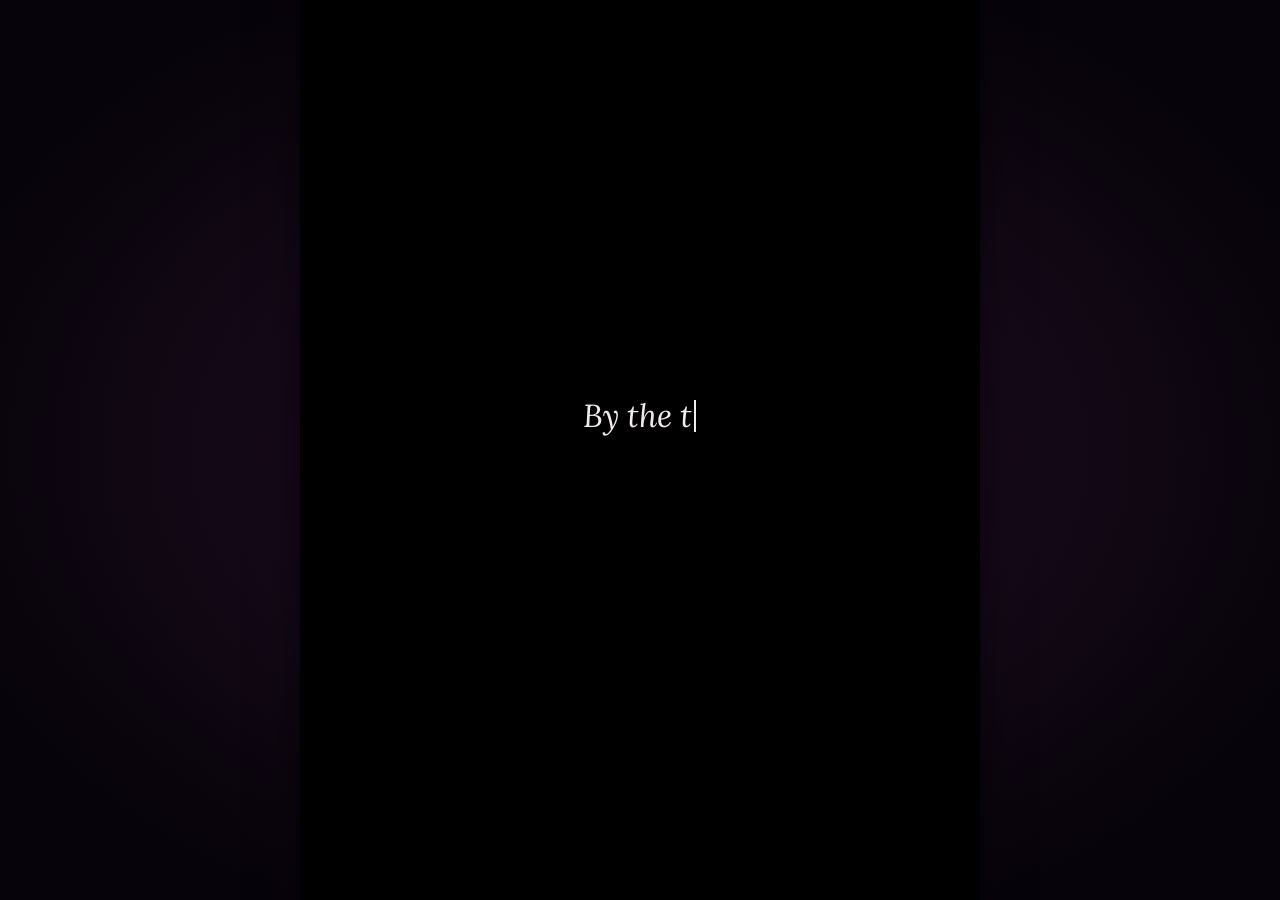
==== commit 2dd217b6: "Make the book page-turning: tap, swipe or arrow keys book.js lays each chapter out into screen-sized" ====
--- a/book/index.html
+++ b/book/index.html
@@ -141,11 +141,11 @@
   }
 </style>
 </head>
-<body>
+<body data-next="chapter-1.html">
 <section class="coldopen">
   <div>
     <p class="line" id="hook">By the time you finish reading this, my husband will be dead. <span class="red">And everyone will believe I'm the one who loved him.</span></p>
-    <a class="down" href="#cover">Scroll</a>
+    <a class="down" href="#cover" data-paged-label="Turn the page">Scroll</a>
   </div>
 </section>
 
@@ -161,6 +161,7 @@
 </main>
 
 <script src="motion.js"></script>
+<script src="book.js"></script>
 <script>
   // Start the cover's intro once it is on screen.
   (function () {
--- a/book/style.css
+++ b/book/style.css
@@ -1,5 +1,6 @@
 /* Second Home — shared look and motion */
 :root {
+  color-scheme: dark;
   --night: #1a0a1d;
   --plum: #3b1240;
   --violet: #8e2c95;
@@ -310,6 +311,126 @@
 }
 .next a { color: var(--blood); text-decoration: none; }
 
+
+/* ---------- Page-turning reader (book.js) ---------- */
+body.paged { overflow: hidden; }
+.reader {
+  position: fixed;
+  inset: 0;
+  perspective: 2200px;
+  background: radial-gradient(ellipse at 50% 50%, #241027, #07030a 80%);
+  overflow: hidden;
+  -webkit-user-select: none;
+  user-select: none;
+  touch-action: pan-y;
+}
+.page {
+  position: absolute;
+  top: 0;
+  bottom: 0;
+  left: 0;
+  right: 0;
+  margin: 0 auto;
+  width: min(100%, 680px);
+  display: none;
+  background: var(--night);
+  box-shadow: 0 0 40px rgba(0, 0, 0, 0.6);
+  transform-origin: left center;
+  backface-visibility: hidden;
+  -webkit-backface-visibility: hidden;
+}
+/* The spine: a soft shadow down the left edge, like a bound page */
+.page::before {
+  content: "";
+  position: absolute;
+  top: 0;
+  bottom: 0;
+  left: 0;
+  width: 18px;
+  background: linear-gradient(to right, rgba(0, 0, 0, 0.45), transparent);
+  pointer-events: none;
+  z-index: 2;
+}
+/* Shading that darkens a page as it turns */
+.page::after {
+  content: "";
+  position: absolute;
+  inset: 0;
+  background: linear-gradient(to left, rgba(0, 0, 0, 0.7), rgba(0, 0, 0, 0.1));
+  opacity: 0;
+  pointer-events: none;
+  z-index: 3;
+}
+.reader.measuring .page { display: block; visibility: hidden; }
+.page.current { display: block; z-index: 2; }
+.page.under { display: block; z-index: 1; }
+.page.turn-out { display: block; z-index: 3; animation: turn-out 0.7s cubic-bezier(.45, .05, .55, .95) forwards; }
+.page.turn-out::after { animation: shade-in 0.7s ease forwards; }
+.page.turn-in { display: block; z-index: 3; animation: turn-in 0.7s cubic-bezier(.45, .05, .55, .95) forwards; }
+.page.turn-in::after { animation: shade-out 0.7s ease forwards; }
+@keyframes turn-out { from { transform: rotateY(0); } to { transform: rotateY(-100deg); } }
+@keyframes turn-in  { from { transform: rotateY(-100deg); } to { transform: rotateY(0); } }
+@keyframes shade-in  { to { opacity: 1; } }
+@keyframes shade-out { from { opacity: 1; } to { opacity: 0; } }
+
+.page-inner {
+  position: absolute;
+  top: 0;
+  left: 0;
+  right: 0;
+  bottom: 2.4rem;
+  overflow-y: auto;
+  padding-top: max(1.8rem, env(safe-area-inset-top, 0px));
+  padding-bottom: 0.5rem;
+  padding-left: max(24px, env(safe-area-inset-left, 0px));
+  padding-right: max(24px, env(safe-area-inset-right, 0px));
+}
+.paged .page-inner article { padding: 0; max-width: 34rem; }
+.paged .page-inner article p { opacity: 1; transform: none; }
+.paged .page.full .page-inner > [data-reveal] { transform: none; }
+.paged .page-inner > .break { margin: 1.5rem 0; }
+.folio {
+  position: absolute;
+  left: 0;
+  right: 0;
+  bottom: max(0.7rem, env(safe-area-inset-bottom, 0px));
+  text-align: center;
+  font-family: var(--display);
+  font-size: 0.72rem;
+  letter-spacing: 0.2em;
+  color: var(--muted);
+  text-transform: uppercase;
+}
+
+/* Whole-page blocks fill their page */
+.page.full .page-inner { padding: 0; bottom: 0; overflow: hidden; display: flex; flex-direction: column; }
+.page.full .page-inner > * { min-height: 100%; height: 100%; margin: 0; box-sizing: border-box; overflow: hidden; }
+.page.full .page-inner > .phone { height: auto; min-height: 0; margin: auto; flex: none; }
+.paged .scene svg { width: auto; max-width: min(440px, 92%); max-height: 62vh; max-height: 62dvh; }
+.paged .cover .book { width: auto; height: min(70vh, 640px); height: min(70dvh, 640px); max-width: 92%; }
+.paged .nav-page, .paged nav.next { background: transparent; padding: 2rem 0; }
+
+.turn-hint {
+  position: fixed;
+  left: 50%;
+  bottom: calc(3rem + env(safe-area-inset-bottom, 0px));
+  transform: translateX(-50%);
+  z-index: 20;
+  max-width: calc(100% - 48px);
+  padding: 0.6rem 1rem;
+  border-radius: 999px;
+  background: rgba(242, 235, 239, 0.12);
+  color: var(--paper);
+  font-family: var(--display);
+  font-size: 0.75rem;
+  letter-spacing: 0.12em;
+  text-transform: uppercase;
+  text-align: center;
+  pointer-events: none;
+  animation: hint 5.2s ease forwards;
+}
+@keyframes hint { 0%, 100% { opacity: 0; } 10%, 80% { opacity: 1; } }
+
 /* ---------- Everyone who asks for less motion gets none ---------- */
 @media (prefers-reduced-motion: reduce) {
   *, *::before, *::after {
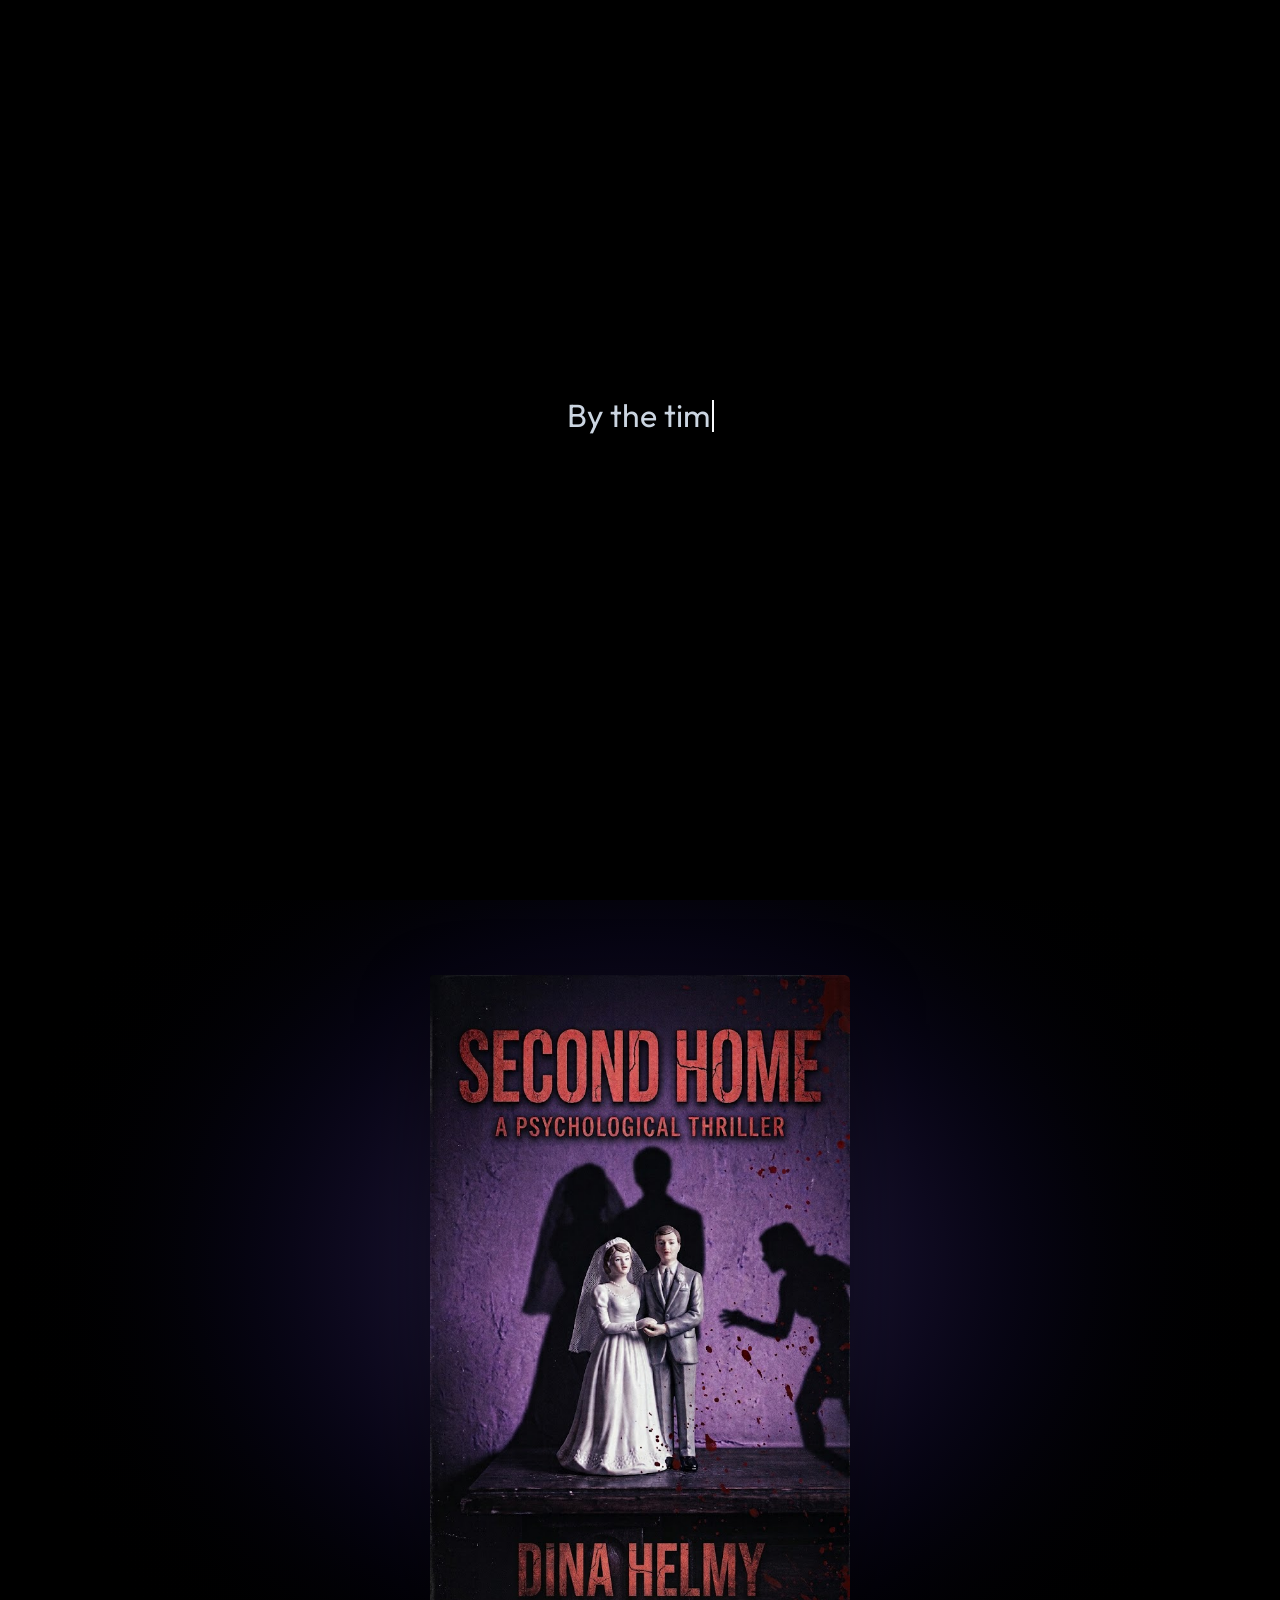
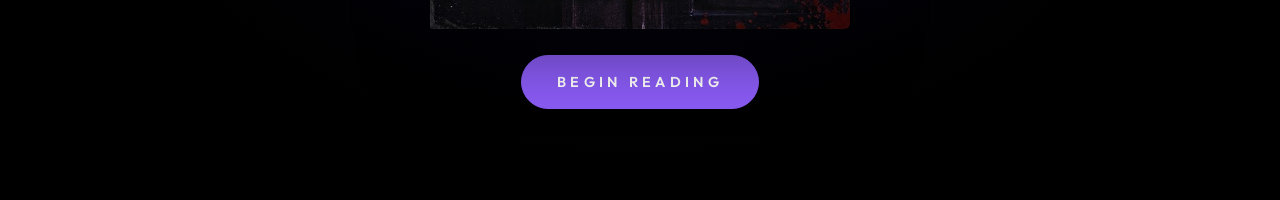
==== commit 182f5583: "Restyle the book with Open Design's Dramatic design system Bring in the Dramatic tokens (Apache-2.0," ====
--- a/book/index.html
+++ b/book/index.html
@@ -6,7 +6,8 @@
 <title>Second Home — Dina Helmy</title>
 <meta name="description" content="Second Home, a psychological thriller by Dina Helmy (D.H.).">
 <link rel="preconnect" href="https://fonts.googleapis.com">
-<link rel="stylesheet" href="https://fonts.googleapis.com/css2?family=Lora:ital,wght@0,400;0,600;1,400&family=Oswald:wght@400;600&display=swap">
+<link rel="stylesheet" href="https://fonts.googleapis.com/css2?family=Outfit:wght@400;600;900&display=swap">
+<link rel="stylesheet" href="design-system/dramatic-tokens.css">
 <link rel="stylesheet" href="style.css">
 <style>
   /* Cold open: one line on black before the cover */
@@ -15,22 +16,23 @@
     display: grid;
     place-items: center;
     padding: 2rem 16px;
-    background: #000;
+    background: var(--lights-out);
     text-align: center;
   }
   .coldopen .line {
     max-width: 30rem;
     font-size: clamp(1.35rem, 5.4vw, 2rem);
     line-height: 1.5;
-    font-style: italic;
+    color: var(--fg-2);
     margin: 0;
   }
-  .coldopen .line .red { color: var(--blood); font-style: normal; font-family: var(--display); letter-spacing: 0.03em; }
+  .coldopen .line .red { color: var(--blood); font-family: var(--display); font-weight: 900; letter-spacing: var(--tracking-display); }
   .coldopen .down {
     display: block;
     margin-top: 3rem;
     color: var(--muted);
     font-family: var(--display);
+    font-weight: 600;
     letter-spacing: 0.3em;
     font-size: 0.8rem;
     text-transform: uppercase;
@@ -51,7 +53,7 @@
     justify-content: center;
     gap: 1.6rem;
     padding: 2rem 16px 3rem;
-    background: radial-gradient(ellipse at 50% 40%, #3b1240 0%, #000 75%);
+    background: radial-gradient(ellipse at 50% 40%, color-mix(in oklab, var(--accent), var(--bg) 70%) 0%, var(--lights-out) 75%);
   }
   .book {
     position: relative;
@@ -60,8 +62,8 @@
     margin: 0;
     overflow: hidden;
     border-radius: 3px 6px 6px 3px;
-    box-shadow: 0 30px 70px rgba(0, 0, 0, 0.75);
-    background: #000;
+    box-shadow: var(--elev-raised);
+    background: var(--lights-out);
   }
   .book img {
     display: block;
@@ -76,7 +78,7 @@
   .book .flicker {
     position: absolute;
     inset: 0;
-    background: #000;
+    background: var(--lights-out);
     opacity: 0;
     pointer-events: none;
     animation: flicker 7s steps(1) 2s infinite;
@@ -95,7 +97,7 @@
     width: var(--w, 4px);
     height: 0;
     border-radius: 0 0 4px 4px;
-    background: linear-gradient(rgba(110, 6, 16, 0.6), #8e0d18);
+    background: linear-gradient(color-mix(in oklab, var(--blood-deep), transparent 40%), var(--blood-deep));
     animation: run var(--d, 6s) cubic-bezier(.5, 0, .7, 1) var(--delay, 0s) infinite;
   }
   .drip::after {
@@ -107,7 +109,7 @@
     height: calc(var(--w, 4px) + 3px);
     transform: translateX(-50%);
     border-radius: 50% 50% 50% 50% / 60% 60% 40% 40%;
-    background: #8e0d18;
+    background: var(--blood-deep);
   }
   @keyframes run {
     0%   { height: 0; opacity: 0; }
@@ -124,16 +126,21 @@
   .begin {
     display: inline-block;
     padding: 0.85rem 2.2rem;
-    border: 1px solid var(--paper);
-    border-radius: 999px;
+    border: 1px solid var(--accent);
+    border-radius: var(--radius-pill);
+    background: var(--accent);
+    color: var(--accent-on);
     font-family: var(--display);
+    font-weight: 600;
     letter-spacing: 0.3em;
     text-transform: uppercase;
     text-decoration: none;
     font-size: 0.9rem;
-    transition: background 0.3s, color 0.3s;
-  }
-  .begin:hover, .begin:focus-visible { background: var(--paper); color: var(--night); }
+    transition: background var(--motion-base) var(--ease-standard), box-shadow var(--motion-base) var(--ease-standard);
+  }
+  .begin:hover { background: var(--accent-hover); }
+  .begin:active { background: var(--accent-active); }
+  .begin:focus-visible { outline: none; box-shadow: var(--focus-ring); }
 
   @media (prefers-reduced-motion: reduce) {
     .drip { display: none; }
@@ -141,11 +148,11 @@
   }
 </style>
 </head>
-<body data-next="chapter-1.html">
+<body>
 <section class="coldopen">
   <div>
     <p class="line" id="hook">By the time you finish reading this, my husband will be dead. <span class="red">And everyone will believe I'm the one who loved him.</span></p>
-    <a class="down" href="#cover" data-paged-label="Turn the page">Scroll</a>
+    <a class="down" href="#cover">Scroll</a>
   </div>
 </section>
 
@@ -161,7 +168,6 @@
 </main>
 
 <script src="motion.js"></script>
-<script src="book.js"></script>
 <script>
   // Start the cover's intro once it is on screen.
   (function () {
--- a/book/design-system/dramatic-tokens.css
+++ b/book/design-system/dramatic-tokens.css
@@ -0,0 +1,64 @@
+/* Dramatic design system tokens, copied unchanged from Open Design
+ * (https://github.com/nexu-io/open-design, design-systems/dramatic/tokens.css,
+ * commit 12d970e). Licensed under the Apache License 2.0; see LICENSE-open-design.
+ * Book-specific choices live in ../style.css, not here.
+ */
+
+:root {
+  --bg: #090b12;
+  --surface: #121722;
+  --surface-warm: #1b2233;
+  --fg: #f8fafc;
+  --fg-2: #cbd5e1;
+  --muted: #94a3b8;
+  --meta: #60a5fa;
+  --border: #2a3447;
+  --border-soft: #1d2636;
+  --accent: #60a5fa;
+  --accent-on: #06101d;
+  --accent-hover: color-mix(in oklab, var(--accent), black 8%);
+  --accent-active: color-mix(in oklab, var(--accent), black 14%);
+  --success: #22c55e;
+  --warn: #fbbf24;
+  --danger: #fb7185;
+  --font-display: Inter, system-ui, sans-serif;
+  --font-body: Inter, system-ui, sans-serif;
+  --font-mono: "SF Mono", ui-monospace, Menlo, monospace;
+  --text-xs: 12px;
+  --text-sm: 14px;
+  --text-base: 16px;
+  --text-lg: 18px;
+  --text-xl: 24px;
+  --text-2xl: 36px;
+  --text-3xl: 54px;
+  --text-4xl: 76px;
+  --leading-body: 1.52;
+  --leading-tight: 1.06;
+  --tracking-display: -0.025em;
+  --space-1: 4px;
+  --space-2: 8px;
+  --space-3: 12px;
+  --space-4: 16px;
+  --space-5: 20px;
+  --space-6: 24px;
+  --space-8: 32px;
+  --space-12: 48px;
+  --section-y-desktop: 96px;
+  --section-y-tablet: 68px;
+  --section-y-phone: 48px;
+  --radius-sm: 10px;
+  --radius-md: 16px;
+  --radius-lg: 24px;
+  --radius-pill: 9999px;
+  --elev-flat: none;
+  --elev-ring: 0 0 0 1px var(--border);
+  --elev-raised: 0 24px 72px rgba(0, 0, 0, 0.42);
+  --focus-ring: 0 0 0 4px rgba(96, 165, 250, 0.28);
+  --motion-fast: 150ms;
+  --motion-base: 240ms;
+  --ease-standard: cubic-bezier(0.2, 0, 0, 1);
+  --container-max: 1180px;
+  --container-gutter-desktop: 36px;
+  --container-gutter-tablet: 24px;
+  --container-gutter-phone: 16px;
+}
--- a/book/style.css
+++ b/book/style.css
@@ -1,18 +1,32 @@
-/* Second Home — shared look and motion */
+/* Second Home — shared look and motion.
+ * Built on Open Design's Dramatic system (design-system/dramatic-tokens.css,
+ * loaded first). Its DESIGN.md names violet and rose accents and Outfit type,
+ * so those replace the package's blue/Inter token defaults here. */
 :root {
   color-scheme: dark;
-  --night: #1a0a1d;
-  --plum: #3b1240;
-  --violet: #8e2c95;
-  --blood: #d3232f;
-  --blood-dark: #8f101b;
-  --paper: #f2ebef;
-  --muted: #b9a7bd;
-  --screen: #0d0f14;
-  --chalk: #efe6d8;
-  --lcd: #46e07a;
-  --display: "Oswald", "Arial Narrow", Impact, sans-serif;
-  --serif: "Lora", Georgia, "Times New Roman", serif;
+  --accent: #8b5cf6;
+  --accent-on: #ffffff;
+  --secondary: #f43f5e;
+  --focus-ring: 0 0 0 4px rgba(139, 92, 246, 0.35);
+  --font-display: "Outfit", system-ui, sans-serif;
+  --font-body: "Outfit", system-ui, sans-serif;
+  --font-hand: "Caveat", cursive;
+
+  /* Story props that the system has no token for */
+  --chalk: #efe6d8;   /* pen lines in the sketches */
+  --lcd: #46e07a;     /* the microwave clock */
+  --blood-deep: color-mix(in oklab, var(--secondary), black 55%);
+  --lights-out: #000; /* moments the room goes fully dark */
+
+  /* The book's own names, mapped onto the system */
+  --night: var(--bg);
+  --plum: var(--surface-warm);
+  --violet: var(--accent);
+  --blood: var(--secondary);
+  --paper: var(--fg);
+  --screen: var(--surface);
+  --display: var(--font-display);
+  --serif: var(--font-body);
 }
 
 * { box-sizing: border-box; }
@@ -23,6 +37,7 @@
   background: var(--night);
   color: var(--paper);
   font-family: var(--serif);
+  font-weight: 400;
   line-height: 1.75;
   overflow-x: hidden;
   -webkit-font-smoothing: antialiased;
@@ -56,7 +71,7 @@
 
 /* Clues: a faint shimmer that only sharp-eyed readers notice */
 [data-clue] {
-  background: linear-gradient(100deg, var(--paper) 0%, var(--paper) 42%, #ffd3d7 50%, var(--paper) 58%, var(--paper) 100%);
+  background: linear-gradient(100deg, var(--paper) 0%, var(--paper) 42%, color-mix(in oklab, var(--secondary), white 70%) 50%, var(--paper) 58%, var(--paper) 100%);
   background-size: 300% 100%;
   background-position: 100% 0;
   -webkit-background-clip: text;
@@ -77,19 +92,21 @@
   text-align: center;
   padding: 4rem 16px;
   background:
-    radial-gradient(ellipse at 50% 35%, rgba(142, 44, 149, 0.45), transparent 60%),
+    radial-gradient(ellipse at 50% 35%, color-mix(in oklab, var(--accent), transparent 62%), transparent 60%),
     var(--night);
 }
 .chapter-head .num {
   font-family: var(--display);
+  font-weight: 900;
   font-size: clamp(5rem, 28vw, 11rem);
-  line-height: 1;
+  line-height: var(--leading-tight);
   color: var(--blood);
-  letter-spacing: 0.04em;
+  letter-spacing: var(--tracking-display);
   margin: 0;
 }
 .chapter-head .who {
   font-family: var(--display);
+  font-weight: 600;
   letter-spacing: 0.5em;
   text-transform: uppercase;
   color: var(--muted);
@@ -115,11 +132,12 @@
 article p { margin: 0 0 1.3em; }
 article .beat {
   font-family: var(--display);
+  font-weight: 900;
   font-size: clamp(1.6rem, 6vw, 2.2rem);
-  line-height: 1.25;
+  line-height: 1.2;
   color: var(--paper);
   margin: 2.2em 0;
-  letter-spacing: 0.02em;
+  letter-spacing: var(--tracking-display);
 }
 article .break {
   text-align: center;
@@ -206,11 +224,11 @@
   align-content: center;
   gap: 1rem;
   padding: 3rem 16px;
-  background: radial-gradient(ellipse at 50% 42%, #2a0f2e 0%, var(--night) 70%);
+  background: radial-gradient(ellipse at 50% 42%, var(--surface-warm) 0%, var(--night) 70%);
 }
 .scene svg { width: min(440px, 92vw); }
 .scene-line {
-  font-family: "Caveat", cursive;
+  font-family: var(--font-hand);
   font-size: clamp(2.2rem, 10vw, 3.4rem);
   line-height: 1.1;
   text-align: center;
@@ -241,7 +259,7 @@
 .buzz { transform-box: fill-box; transform-origin: center; }
 .on .buzz { animation: buzz 0.09s linear 0.2s 12; }
 @keyframes buzz { 25% { transform: rotate(-2deg) translateX(-2px); } 75% { transform: rotate(2deg) translateX(2px); } }
-.hand-note { font-family: "Caveat", cursive; fill: var(--blood); font-size: 22px; }
+.hand-note { font-family: var(--font-hand); fill: var(--blood); font-size: 22px; }
 .lcd { font-family: var(--display); fill: var(--lcd); letter-spacing: 1px; }
 .on .lcd { filter: drop-shadow(0 0 6px var(--lcd)); animation: blink 1s steps(1) 0.4s 4; }
 .steam { stroke-dasharray: 14 10; }
@@ -258,8 +276,8 @@
   font-family: var(--display);
   font-size: clamp(3.5rem, 18vw, 6rem);
   text-align: center;
-  color: #46e07a;
-  text-shadow: 0 0 18px rgba(70, 224, 122, 0.55);
+  color: var(--lcd);
+  text-shadow: 0 0 18px color-mix(in oklab, var(--lcd), transparent 45%);
   letter-spacing: 0.08em;
   margin: 2.5rem 0;
 }
@@ -272,7 +290,7 @@
   display: grid;
   place-items: center;
   padding: 4rem 16px;
-  background: #000;
+  background: var(--lights-out);
 }
 .ending .lock {
   width: min(300px, 86vw);
@@ -302,134 +320,16 @@
 .next {
   text-align: center;
   padding: 3rem 16px 5rem;
-  background: #000;
+  background: var(--lights-out);
   color: var(--muted);
   font-family: var(--display);
+  font-weight: 600;
   letter-spacing: 0.25em;
   text-transform: uppercase;
   font-size: 0.85rem;
 }
-.next a { color: var(--blood); text-decoration: none; }
-
-
-/* ---------- Page-turning reader (book.js) ---------- */
-body.paged { overflow: hidden; }
-.reader {
-  position: fixed;
-  inset: 0;
-  perspective: 2200px;
-  background: radial-gradient(ellipse at 50% 50%, #241027, #07030a 80%);
-  overflow: hidden;
-  -webkit-user-select: none;
-  user-select: none;
-  touch-action: pan-y;
-}
-.page {
-  position: absolute;
-  top: 0;
-  bottom: 0;
-  left: 0;
-  right: 0;
-  margin: 0 auto;
-  width: min(100%, 680px);
-  display: none;
-  background: var(--night);
-  box-shadow: 0 0 40px rgba(0, 0, 0, 0.6);
-  transform-origin: left center;
-  backface-visibility: hidden;
-  -webkit-backface-visibility: hidden;
-}
-/* The spine: a soft shadow down the left edge, like a bound page */
-.page::before {
-  content: "";
-  position: absolute;
-  top: 0;
-  bottom: 0;
-  left: 0;
-  width: 18px;
-  background: linear-gradient(to right, rgba(0, 0, 0, 0.45), transparent);
-  pointer-events: none;
-  z-index: 2;
-}
-/* Shading that darkens a page as it turns */
-.page::after {
-  content: "";
-  position: absolute;
-  inset: 0;
-  background: linear-gradient(to left, rgba(0, 0, 0, 0.7), rgba(0, 0, 0, 0.1));
-  opacity: 0;
-  pointer-events: none;
-  z-index: 3;
-}
-.reader.measuring .page { display: block; visibility: hidden; }
-.page.current { display: block; z-index: 2; }
-.page.under { display: block; z-index: 1; }
-.page.turn-out { display: block; z-index: 3; animation: turn-out 0.7s cubic-bezier(.45, .05, .55, .95) forwards; }
-.page.turn-out::after { animation: shade-in 0.7s ease forwards; }
-.page.turn-in { display: block; z-index: 3; animation: turn-in 0.7s cubic-bezier(.45, .05, .55, .95) forwards; }
-.page.turn-in::after { animation: shade-out 0.7s ease forwards; }
-@keyframes turn-out { from { transform: rotateY(0); } to { transform: rotateY(-100deg); } }
-@keyframes turn-in  { from { transform: rotateY(-100deg); } to { transform: rotateY(0); } }
-@keyframes shade-in  { to { opacity: 1; } }
-@keyframes shade-out { from { opacity: 1; } to { opacity: 0; } }
-
-.page-inner {
-  position: absolute;
-  top: 0;
-  left: 0;
-  right: 0;
-  bottom: 2.4rem;
-  overflow-y: auto;
-  padding-top: max(1.8rem, env(safe-area-inset-top, 0px));
-  padding-bottom: 0.5rem;
-  padding-left: max(24px, env(safe-area-inset-left, 0px));
-  padding-right: max(24px, env(safe-area-inset-right, 0px));
-}
-.paged .page-inner article { padding: 0; max-width: 34rem; }
-.paged .page-inner article p { opacity: 1; transform: none; }
-.paged .page.full .page-inner > [data-reveal] { transform: none; }
-.paged .page-inner > .break { margin: 1.5rem 0; }
-.folio {
-  position: absolute;
-  left: 0;
-  right: 0;
-  bottom: max(0.7rem, env(safe-area-inset-bottom, 0px));
-  text-align: center;
-  font-family: var(--display);
-  font-size: 0.72rem;
-  letter-spacing: 0.2em;
-  color: var(--muted);
-  text-transform: uppercase;
-}
-
-/* Whole-page blocks fill their page */
-.page.full .page-inner { padding: 0; bottom: 0; overflow: hidden; display: flex; flex-direction: column; }
-.page.full .page-inner > * { min-height: 100%; height: 100%; margin: 0; box-sizing: border-box; overflow: hidden; }
-.page.full .page-inner > .phone { height: auto; min-height: 0; margin: auto; flex: none; }
-.paged .scene svg { width: auto; max-width: min(440px, 92%); max-height: 62vh; max-height: 62dvh; }
-.paged .cover .book { width: auto; height: min(70vh, 640px); height: min(70dvh, 640px); max-width: 92%; }
-.paged .nav-page, .paged nav.next { background: transparent; padding: 2rem 0; }
-
-.turn-hint {
-  position: fixed;
-  left: 50%;
-  bottom: calc(3rem + env(safe-area-inset-bottom, 0px));
-  transform: translateX(-50%);
-  z-index: 20;
-  max-width: calc(100% - 48px);
-  padding: 0.6rem 1rem;
-  border-radius: 999px;
-  background: rgba(242, 235, 239, 0.12);
-  color: var(--paper);
-  font-family: var(--display);
-  font-size: 0.75rem;
-  letter-spacing: 0.12em;
-  text-transform: uppercase;
-  text-align: center;
-  pointer-events: none;
-  animation: hint 5.2s ease forwards;
-}
-@keyframes hint { 0%, 100% { opacity: 0; } 10%, 80% { opacity: 1; } }
+.next a { color: var(--blood); text-decoration: none; border-radius: var(--radius-sm); }
+.next a:focus-visible { outline: none; box-shadow: var(--focus-ring); }
 
 /* ---------- Everyone who asks for less motion gets none ---------- */
 @media (prefers-reduced-motion: reduce) {
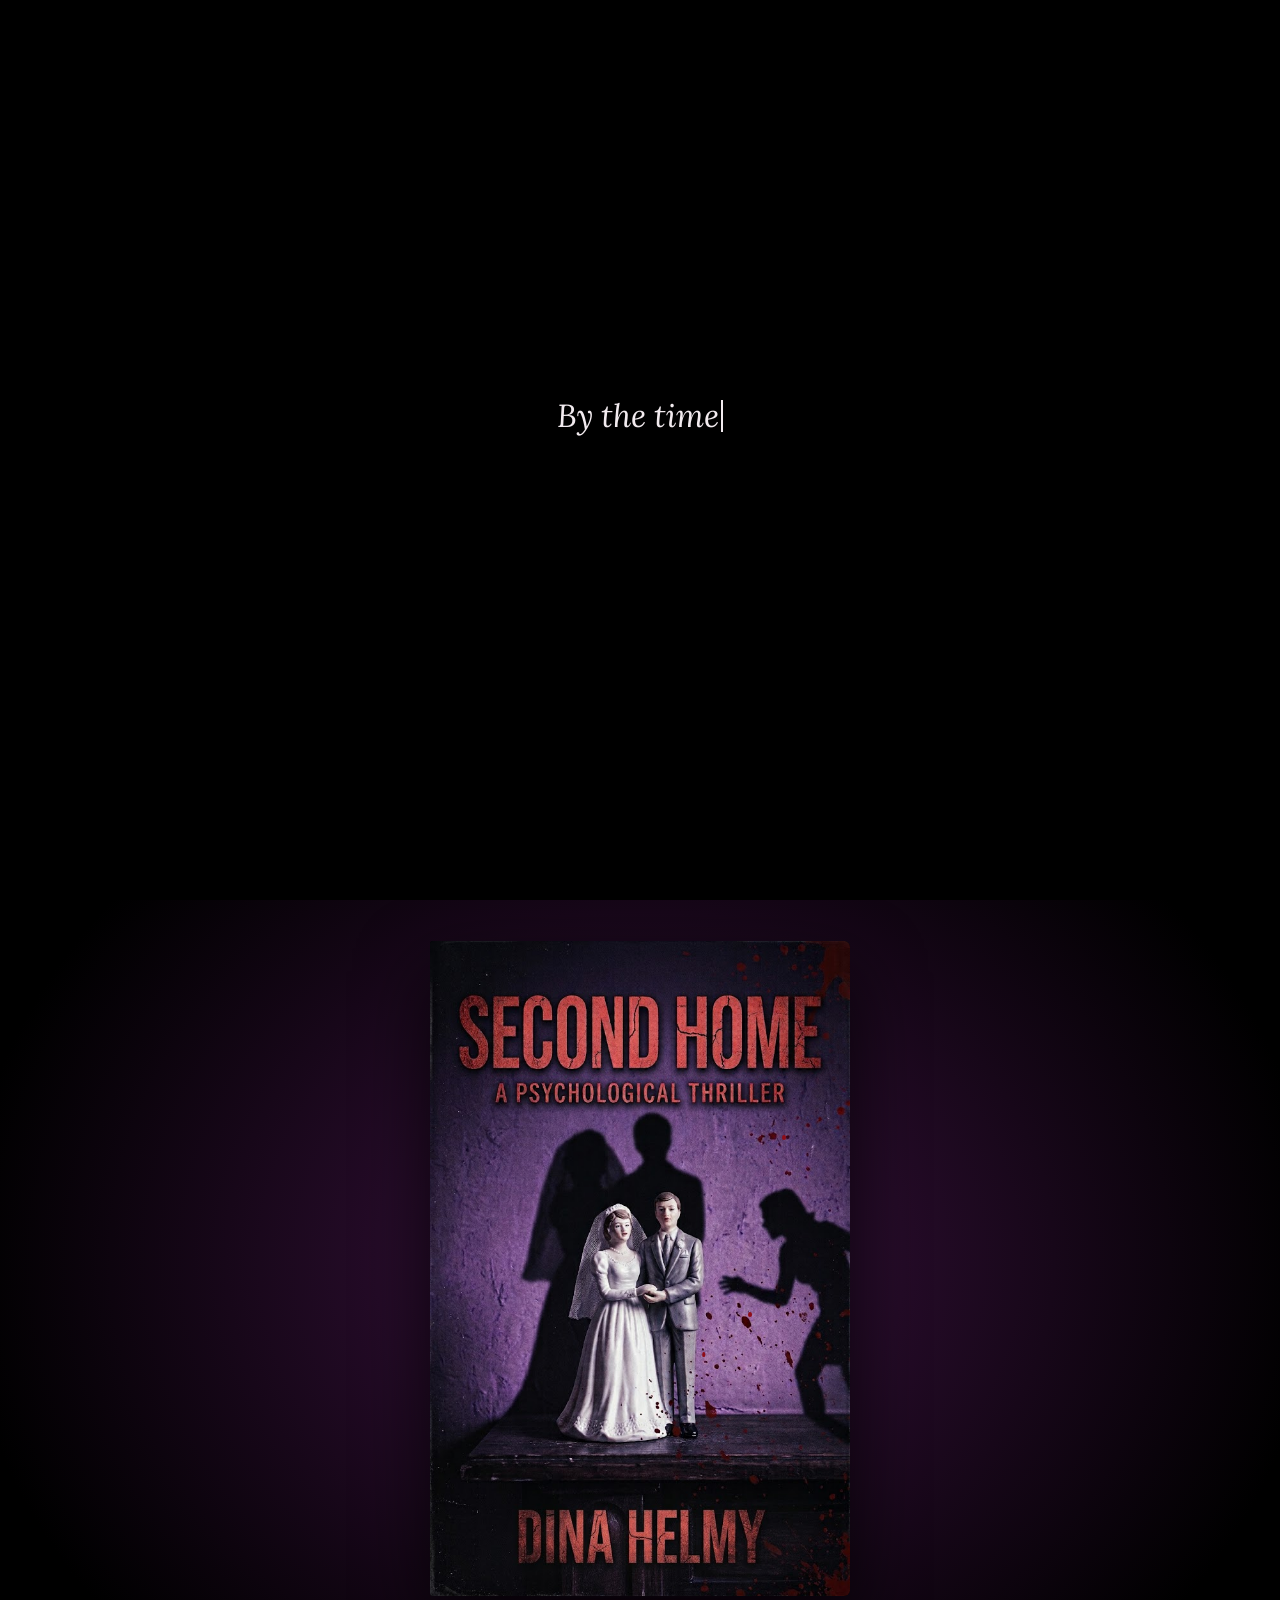
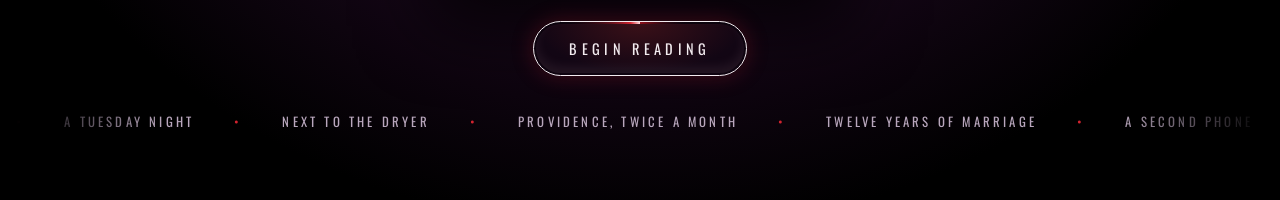
==== commit 7d4a98de: "Port Magic UI marquee and shimmer button to the book cover The Begin reading link gets a shimmer edg" ====
--- a/book/index.html
+++ b/book/index.html
@@ -6,8 +6,7 @@
 <title>Second Home — Dina Helmy</title>
 <meta name="description" content="Second Home, a psychological thriller by Dina Helmy (D.H.).">
 <link rel="preconnect" href="https://fonts.googleapis.com">
-<link rel="stylesheet" href="https://fonts.googleapis.com/css2?family=Outfit:wght@400;600;900&display=swap">
-<link rel="stylesheet" href="design-system/dramatic-tokens.css">
+<link rel="stylesheet" href="https://fonts.googleapis.com/css2?family=Lora:ital,wght@0,400;0,600;1,400&family=Oswald:wght@400;600&display=swap">
 <link rel="stylesheet" href="style.css">
 <style>
   /* Cold open: one line on black before the cover */
@@ -16,23 +15,22 @@
     display: grid;
     place-items: center;
     padding: 2rem 16px;
-    background: var(--lights-out);
+    background: #000;
     text-align: center;
   }
   .coldopen .line {
     max-width: 30rem;
     font-size: clamp(1.35rem, 5.4vw, 2rem);
     line-height: 1.5;
-    color: var(--fg-2);
+    font-style: italic;
     margin: 0;
   }
-  .coldopen .line .red { color: var(--blood); font-family: var(--display); font-weight: 900; letter-spacing: var(--tracking-display); }
+  .coldopen .line .red { color: var(--blood); font-style: normal; font-family: var(--display); letter-spacing: 0.03em; }
   .coldopen .down {
     display: block;
     margin-top: 3rem;
     color: var(--muted);
     font-family: var(--display);
-    font-weight: 600;
     letter-spacing: 0.3em;
     font-size: 0.8rem;
     text-transform: uppercase;
@@ -53,7 +51,7 @@
     justify-content: center;
     gap: 1.6rem;
     padding: 2rem 16px 3rem;
-    background: radial-gradient(ellipse at 50% 40%, color-mix(in oklab, var(--accent), var(--bg) 70%) 0%, var(--lights-out) 75%);
+    background: radial-gradient(ellipse at 50% 40%, #3b1240 0%, #000 75%);
   }
   .book {
     position: relative;
@@ -62,8 +60,8 @@
     margin: 0;
     overflow: hidden;
     border-radius: 3px 6px 6px 3px;
-    box-shadow: var(--elev-raised);
-    background: var(--lights-out);
+    box-shadow: 0 30px 70px rgba(0, 0, 0, 0.75);
+    background: #000;
   }
   .book img {
     display: block;
@@ -78,7 +76,7 @@
   .book .flicker {
     position: absolute;
     inset: 0;
-    background: var(--lights-out);
+    background: #000;
     opacity: 0;
     pointer-events: none;
     animation: flicker 7s steps(1) 2s infinite;
@@ -97,7 +95,7 @@
     width: var(--w, 4px);
     height: 0;
     border-radius: 0 0 4px 4px;
-    background: linear-gradient(color-mix(in oklab, var(--blood-deep), transparent 40%), var(--blood-deep));
+    background: linear-gradient(rgba(110, 6, 16, 0.6), #8e0d18);
     animation: run var(--d, 6s) cubic-bezier(.5, 0, .7, 1) var(--delay, 0s) infinite;
   }
   .drip::after {
@@ -109,7 +107,7 @@
     height: calc(var(--w, 4px) + 3px);
     transform: translateX(-50%);
     border-radius: 50% 50% 50% 50% / 60% 60% 40% 40%;
-    background: var(--blood-deep);
+    background: #8e0d18;
   }
   @keyframes run {
     0%   { height: 0; opacity: 0; }
@@ -126,21 +124,16 @@
   .begin {
     display: inline-block;
     padding: 0.85rem 2.2rem;
-    border: 1px solid var(--accent);
-    border-radius: var(--radius-pill);
-    background: var(--accent);
-    color: var(--accent-on);
+    border: 1px solid var(--paper);
+    border-radius: 999px;
     font-family: var(--display);
-    font-weight: 600;
     letter-spacing: 0.3em;
     text-transform: uppercase;
     text-decoration: none;
     font-size: 0.9rem;
-    transition: background var(--motion-base) var(--ease-standard), box-shadow var(--motion-base) var(--ease-standard);
-  }
-  .begin:hover { background: var(--accent-hover); }
-  .begin:active { background: var(--accent-active); }
-  .begin:focus-visible { outline: none; box-shadow: var(--focus-ring); }
+    transition: background 0.3s, color 0.3s;
+  }
+  .begin:hover, .begin:focus-visible { background: var(--paper); color: var(--night); }
 
   @media (prefers-reduced-motion: reduce) {
     .drip { display: none; }
@@ -164,7 +157,17 @@
     <span class="drip" aria-hidden="true" style="--x:84%;--y:30%;--w:2px;--h:30px;--d:7s;--delay:4s"></span>
     <span class="drip" aria-hidden="true" style="--x:65%;--y:63%;--w:1.5px;--h:22px;--d:9s;--delay:6s"></span>
   </h1>
-  <a class="begin" href="chapter-1.html">Begin reading</a>
+  <a class="begin shimmer" href="chapter-1.html">Begin reading</a>
+  <div class="marquee" data-marquee>
+    <ul class="marquee__group">
+      <li>A Tuesday night</li>
+      <li>Next to the dryer</li>
+      <li>Providence, twice a month</li>
+      <li>Twelve years of marriage</li>
+      <li>A second phone</li>
+      <li>11:47</li>
+    </ul>
+  </div>
 </main>
 
 <script src="motion.js"></script>
--- a/book/style.css
+++ b/book/style.css
@@ -1,32 +1,18 @@
-/* Second Home — shared look and motion.
- * Built on Open Design's Dramatic system (design-system/dramatic-tokens.css,
- * loaded first). Its DESIGN.md names violet and rose accents and Outfit type,
- * so those replace the package's blue/Inter token defaults here. */
+/* Second Home — shared look and motion */
 :root {
   color-scheme: dark;
-  --accent: #8b5cf6;
-  --accent-on: #ffffff;
-  --secondary: #f43f5e;
-  --focus-ring: 0 0 0 4px rgba(139, 92, 246, 0.35);
-  --font-display: "Outfit", system-ui, sans-serif;
-  --font-body: "Outfit", system-ui, sans-serif;
-  --font-hand: "Caveat", cursive;
-
-  /* Story props that the system has no token for */
-  --chalk: #efe6d8;   /* pen lines in the sketches */
-  --lcd: #46e07a;     /* the microwave clock */
-  --blood-deep: color-mix(in oklab, var(--secondary), black 55%);
-  --lights-out: #000; /* moments the room goes fully dark */
-
-  /* The book's own names, mapped onto the system */
-  --night: var(--bg);
-  --plum: var(--surface-warm);
-  --violet: var(--accent);
-  --blood: var(--secondary);
-  --paper: var(--fg);
-  --screen: var(--surface);
-  --display: var(--font-display);
-  --serif: var(--font-body);
+  --night: #1a0a1d;
+  --plum: #3b1240;
+  --violet: #8e2c95;
+  --blood: #d3232f;
+  --blood-dark: #8f101b;
+  --paper: #f2ebef;
+  --muted: #b9a7bd;
+  --screen: #0d0f14;
+  --chalk: #efe6d8;
+  --lcd: #46e07a;
+  --display: "Oswald", "Arial Narrow", Impact, sans-serif;
+  --serif: "Lora", Georgia, "Times New Roman", serif;
 }
 
 * { box-sizing: border-box; }
@@ -37,7 +23,6 @@
   background: var(--night);
   color: var(--paper);
   font-family: var(--serif);
-  font-weight: 400;
   line-height: 1.75;
   overflow-x: hidden;
   -webkit-font-smoothing: antialiased;
@@ -71,7 +56,7 @@
 
 /* Clues: a faint shimmer that only sharp-eyed readers notice */
 [data-clue] {
-  background: linear-gradient(100deg, var(--paper) 0%, var(--paper) 42%, color-mix(in oklab, var(--secondary), white 70%) 50%, var(--paper) 58%, var(--paper) 100%);
+  background: linear-gradient(100deg, var(--paper) 0%, var(--paper) 42%, #ffd3d7 50%, var(--paper) 58%, var(--paper) 100%);
   background-size: 300% 100%;
   background-position: 100% 0;
   -webkit-background-clip: text;
@@ -92,21 +77,19 @@
   text-align: center;
   padding: 4rem 16px;
   background:
-    radial-gradient(ellipse at 50% 35%, color-mix(in oklab, var(--accent), transparent 62%), transparent 60%),
+    radial-gradient(ellipse at 50% 35%, rgba(142, 44, 149, 0.45), transparent 60%),
     var(--night);
 }
 .chapter-head .num {
   font-family: var(--display);
-  font-weight: 900;
   font-size: clamp(5rem, 28vw, 11rem);
-  line-height: var(--leading-tight);
+  line-height: 1;
   color: var(--blood);
-  letter-spacing: var(--tracking-display);
+  letter-spacing: 0.04em;
   margin: 0;
 }
 .chapter-head .who {
   font-family: var(--display);
-  font-weight: 600;
   letter-spacing: 0.5em;
   text-transform: uppercase;
   color: var(--muted);
@@ -132,12 +115,11 @@
 article p { margin: 0 0 1.3em; }
 article .beat {
   font-family: var(--display);
-  font-weight: 900;
   font-size: clamp(1.6rem, 6vw, 2.2rem);
-  line-height: 1.2;
+  line-height: 1.25;
   color: var(--paper);
   margin: 2.2em 0;
-  letter-spacing: var(--tracking-display);
+  letter-spacing: 0.02em;
 }
 article .break {
   text-align: center;
@@ -224,11 +206,11 @@
   align-content: center;
   gap: 1rem;
   padding: 3rem 16px;
-  background: radial-gradient(ellipse at 50% 42%, var(--surface-warm) 0%, var(--night) 70%);
+  background: radial-gradient(ellipse at 50% 42%, #2a0f2e 0%, var(--night) 70%);
 }
 .scene svg { width: min(440px, 92vw); }
 .scene-line {
-  font-family: var(--font-hand);
+  font-family: "Caveat", cursive;
   font-size: clamp(2.2rem, 10vw, 3.4rem);
   line-height: 1.1;
   text-align: center;
@@ -259,7 +241,7 @@
 .buzz { transform-box: fill-box; transform-origin: center; }
 .on .buzz { animation: buzz 0.09s linear 0.2s 12; }
 @keyframes buzz { 25% { transform: rotate(-2deg) translateX(-2px); } 75% { transform: rotate(2deg) translateX(2px); } }
-.hand-note { font-family: var(--font-hand); fill: var(--blood); font-size: 22px; }
+.hand-note { font-family: "Caveat", cursive; fill: var(--blood); font-size: 22px; }
 .lcd { font-family: var(--display); fill: var(--lcd); letter-spacing: 1px; }
 .on .lcd { filter: drop-shadow(0 0 6px var(--lcd)); animation: blink 1s steps(1) 0.4s 4; }
 .steam { stroke-dasharray: 14 10; }
@@ -276,8 +258,8 @@
   font-family: var(--display);
   font-size: clamp(3.5rem, 18vw, 6rem);
   text-align: center;
-  color: var(--lcd);
-  text-shadow: 0 0 18px color-mix(in oklab, var(--lcd), transparent 45%);
+  color: #46e07a;
+  text-shadow: 0 0 18px rgba(70, 224, 122, 0.55);
   letter-spacing: 0.08em;
   margin: 2.5rem 0;
 }
@@ -290,7 +272,7 @@
   display: grid;
   place-items: center;
   padding: 4rem 16px;
-  background: var(--lights-out);
+  background: #000;
 }
 .ending .lock {
   width: min(300px, 86vw);
@@ -320,16 +302,92 @@
 .next {
   text-align: center;
   padding: 3rem 16px 5rem;
-  background: var(--lights-out);
+  background: #000;
   color: var(--muted);
   font-family: var(--display);
-  font-weight: 600;
   letter-spacing: 0.25em;
   text-transform: uppercase;
   font-size: 0.85rem;
 }
-.next a { color: var(--blood); text-decoration: none; border-radius: var(--radius-sm); }
-.next a:focus-visible { outline: none; box-shadow: var(--focus-ring); }
+.next a { color: var(--blood); text-decoration: none; }
+
+/* ---------- Marquee (ported from Magic UI) ---------- */
+/* Without JS the items sit wrapped and still; motion.js clones the group and adds .is-running. */
+.marquee {
+  --gap: 2.5rem;
+  --duration: 40s;
+  display: flex;
+  flex-wrap: wrap;
+  justify-content: center;
+  gap: 0.6rem var(--gap);
+  width: 100%;
+  overflow: hidden;
+  padding: 0.6rem 0;
+  font-family: var(--display);
+  font-size: 0.8rem;
+  letter-spacing: 0.25em;
+  text-transform: uppercase;
+  color: var(--muted);
+}
+.marquee__group {
+  display: flex;
+  flex-wrap: wrap;
+  justify-content: center;
+  gap: 0.6rem var(--gap);
+  margin: 0;
+  padding: 0;
+  list-style: none;
+}
+.marquee__group li { white-space: nowrap; }
+.marquee__group li::before { content: "\2022"; color: var(--blood); margin-right: var(--gap); }
+.marquee.is-running {
+  flex-wrap: nowrap;
+  justify-content: flex-start;
+  -webkit-mask-image: linear-gradient(90deg, transparent, #000 12%, #000 88%, transparent);
+  mask-image: linear-gradient(90deg, transparent, #000 12%, #000 88%, transparent);
+}
+.marquee.is-running .marquee__group {
+  flex-wrap: nowrap;
+  flex-shrink: 0;
+  justify-content: space-around;
+  animation: marquee var(--duration) linear infinite;
+}
+.marquee.is-running:hover .marquee__group { animation-play-state: paused; }
+@keyframes marquee { to { transform: translateX(calc(-100% - var(--gap))); } }
+
+/* ---------- Shimmer button (ported from Magic UI) ---------- */
+/* A spark of blood light runs round the edge; ::after is the button face. */
+.shimmer {
+  position: relative;
+  isolation: isolate;
+  overflow: hidden;
+  border-color: transparent;
+  box-shadow: 0 0 22px rgba(211, 35, 47, 0.25);
+}
+.shimmer::before {
+  content: "";
+  position: absolute;
+  z-index: -2;
+  top: 50%;
+  left: 50%;
+  width: 150%;
+  aspect-ratio: 1;
+  translate: -50% -50%;
+  background: conic-gradient(from 0deg, var(--blood-dark) 0deg, transparent 60deg, transparent 290deg, var(--blood) 340deg, #ffd3d7 360deg);
+  animation: shimmer-spin 3s linear infinite;
+}
+.shimmer::after {
+  content: "";
+  position: absolute;
+  z-index: -1;
+  inset: 1.5px;
+  border-radius: inherit;
+  background: radial-gradient(ellipse at 50% 0%, #3a1018, #120614 70%);
+  box-shadow: inset 0 -6px 12px rgba(255, 211, 215, 0.08);
+  transition: background 0.3s;
+}
+.shimmer:hover::after, .shimmer:focus-visible::after { background: var(--paper); }
+@keyframes shimmer-spin { to { rotate: 1turn; } }
 
 /* ---------- Everyone who asks for less motion gets none ---------- */
 @media (prefers-reduced-motion: reduce) {
@@ -341,4 +399,5 @@
   html.js [data-reveal],
   html.js .ending .lock,
   html.js .ending .notice { opacity: 1; transform: none; }
-}
+  .shimmer { border-color: var(--blood); }
+}
